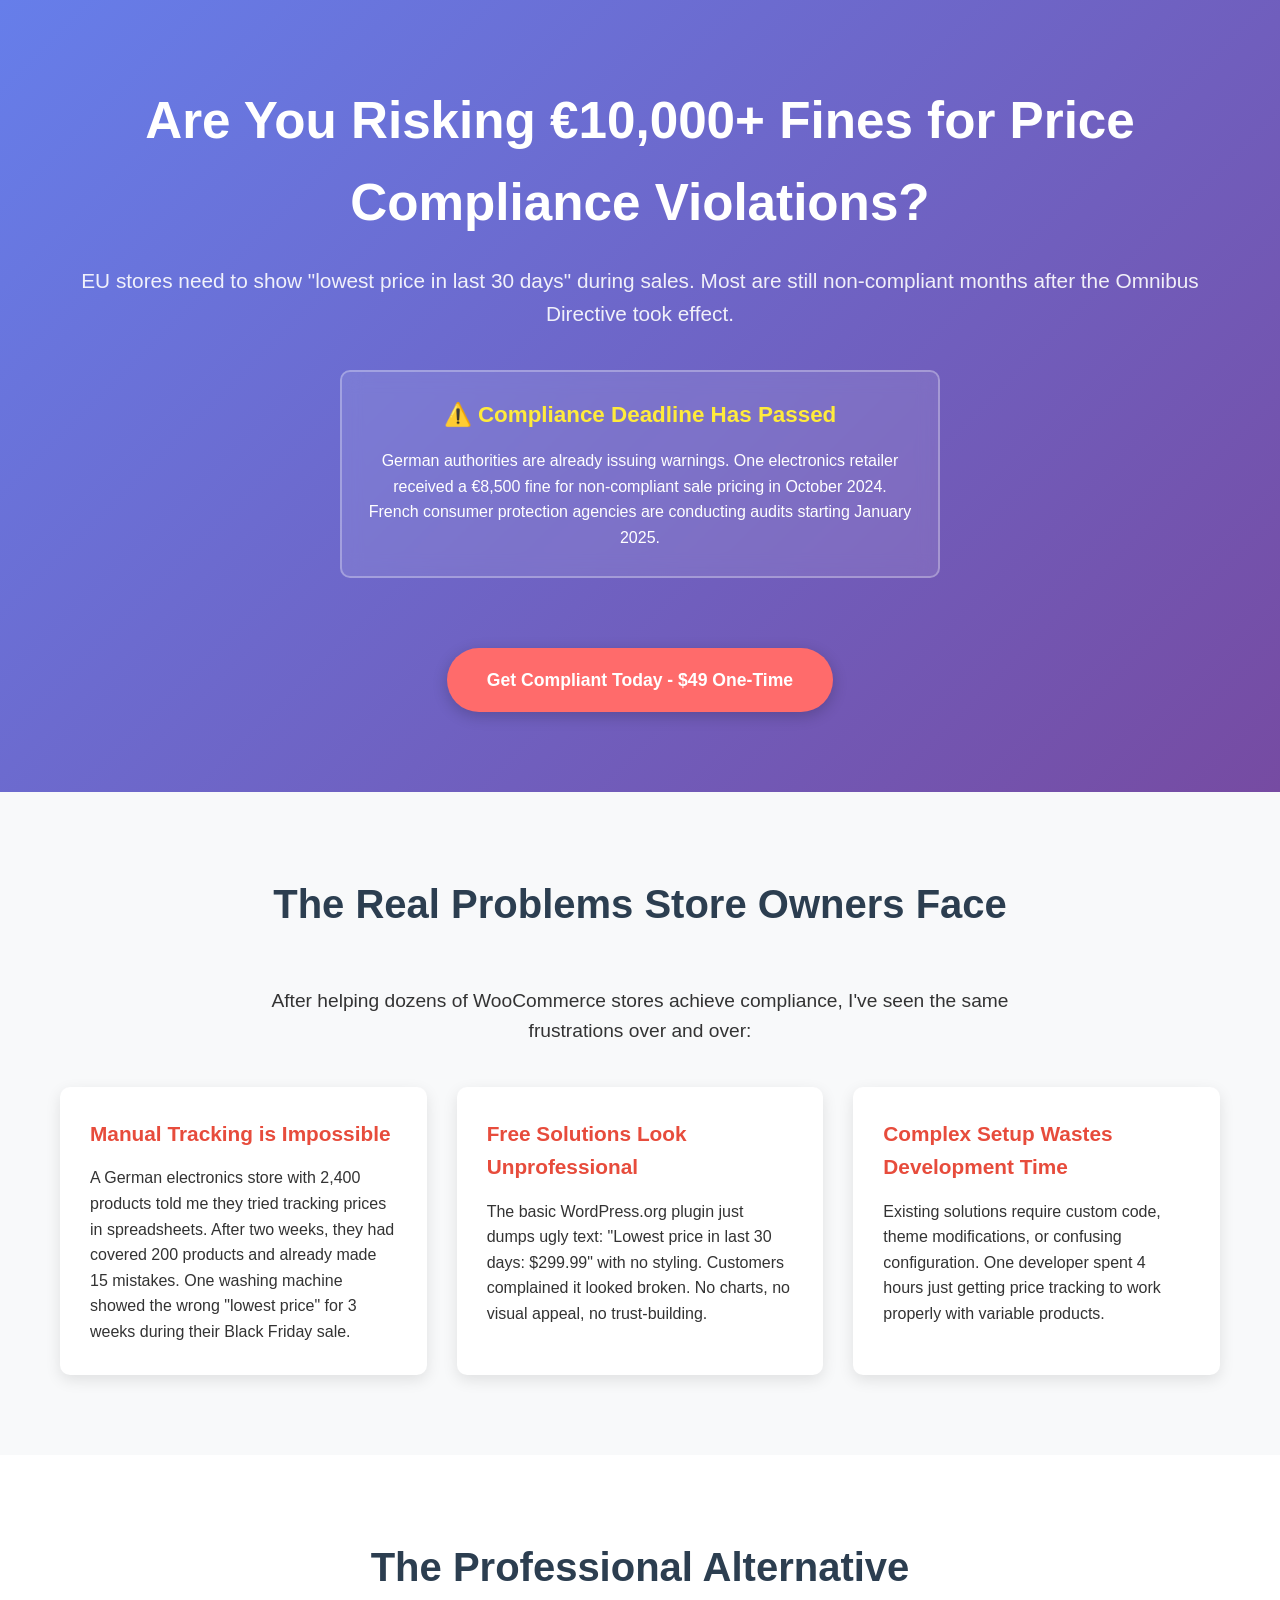
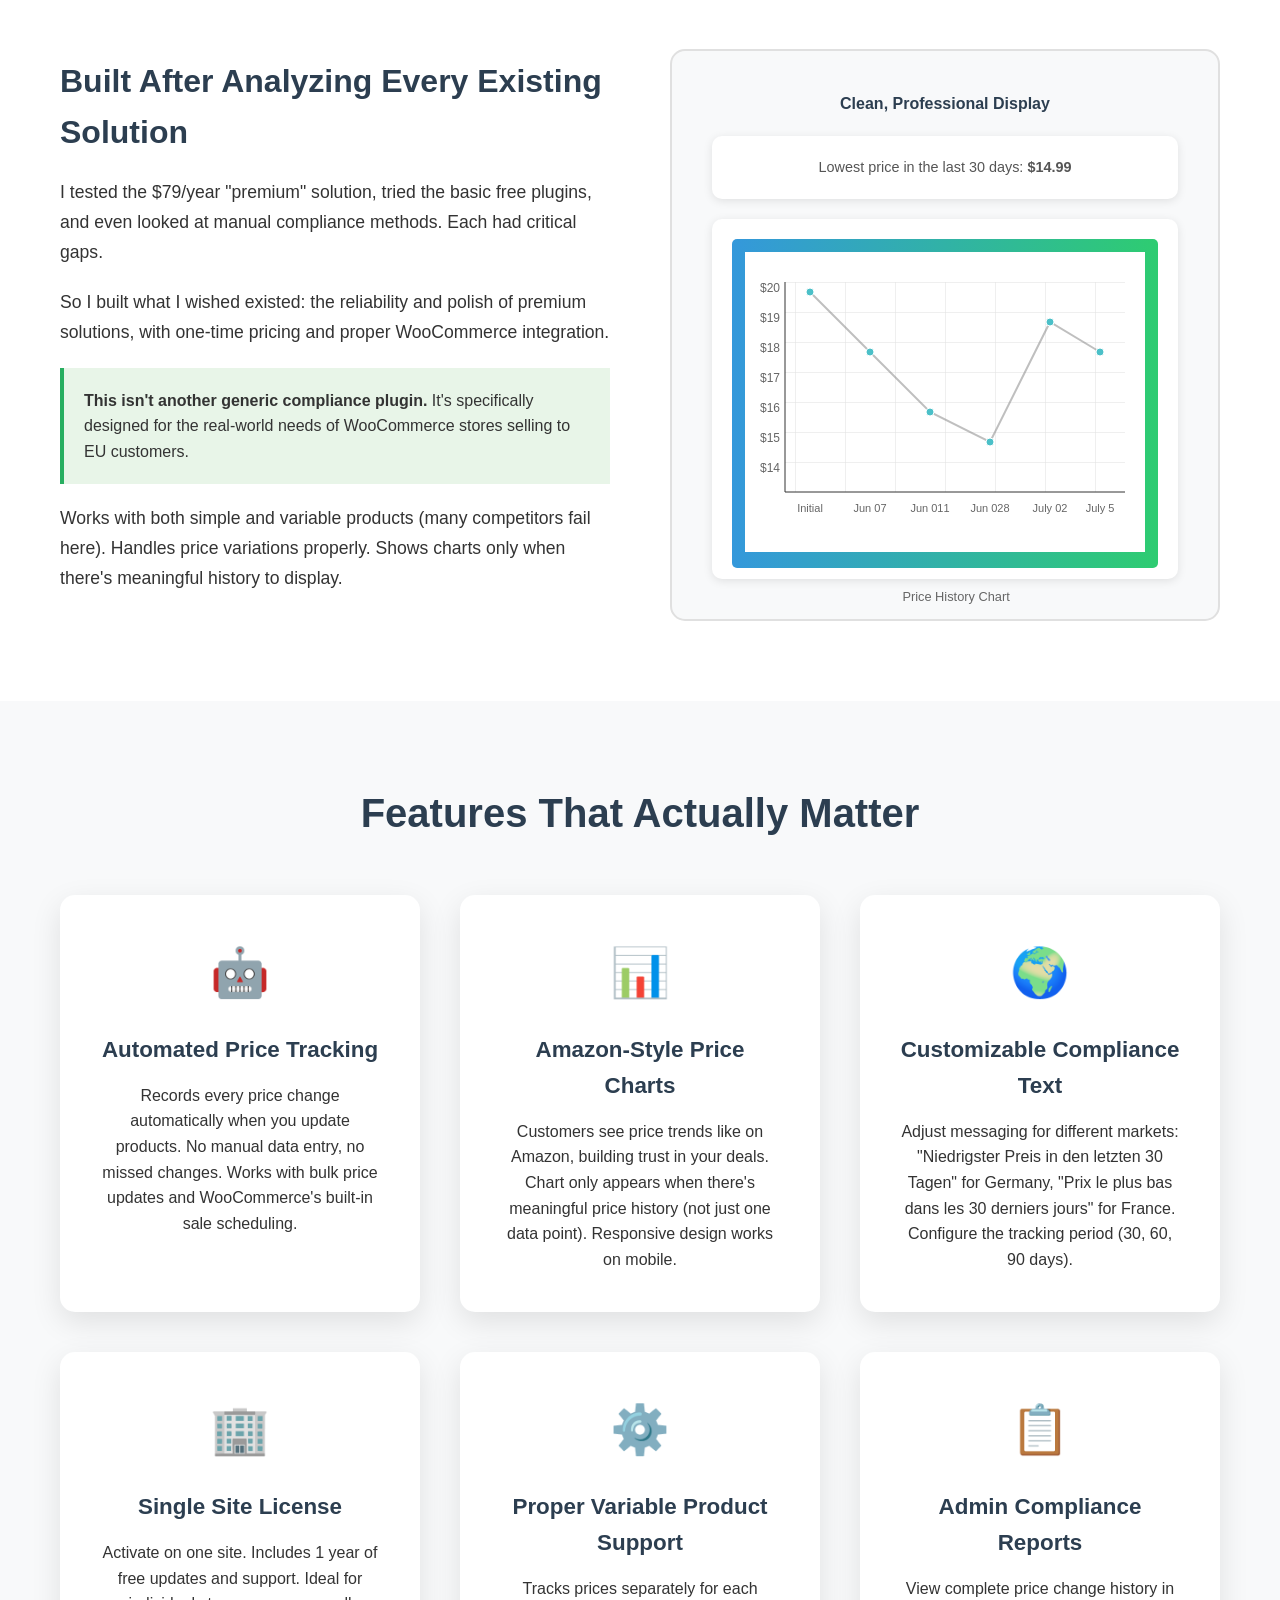
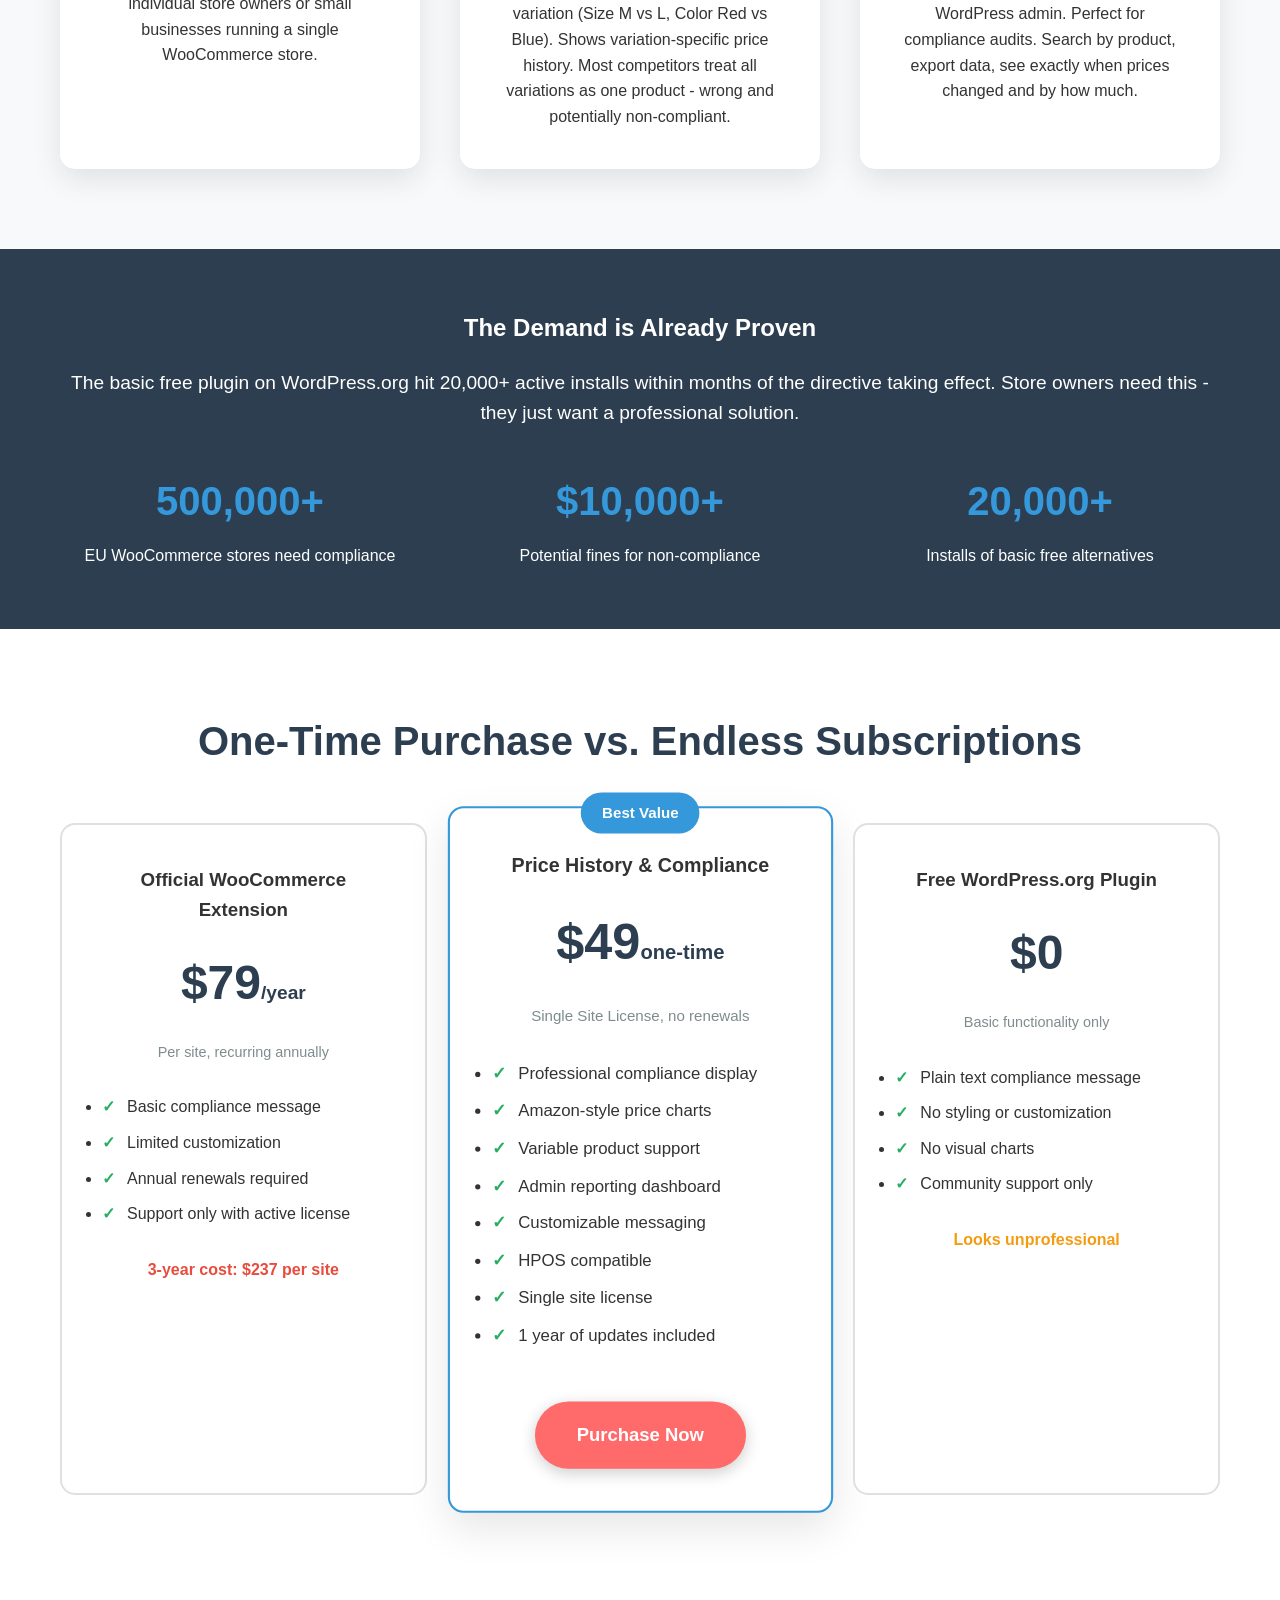
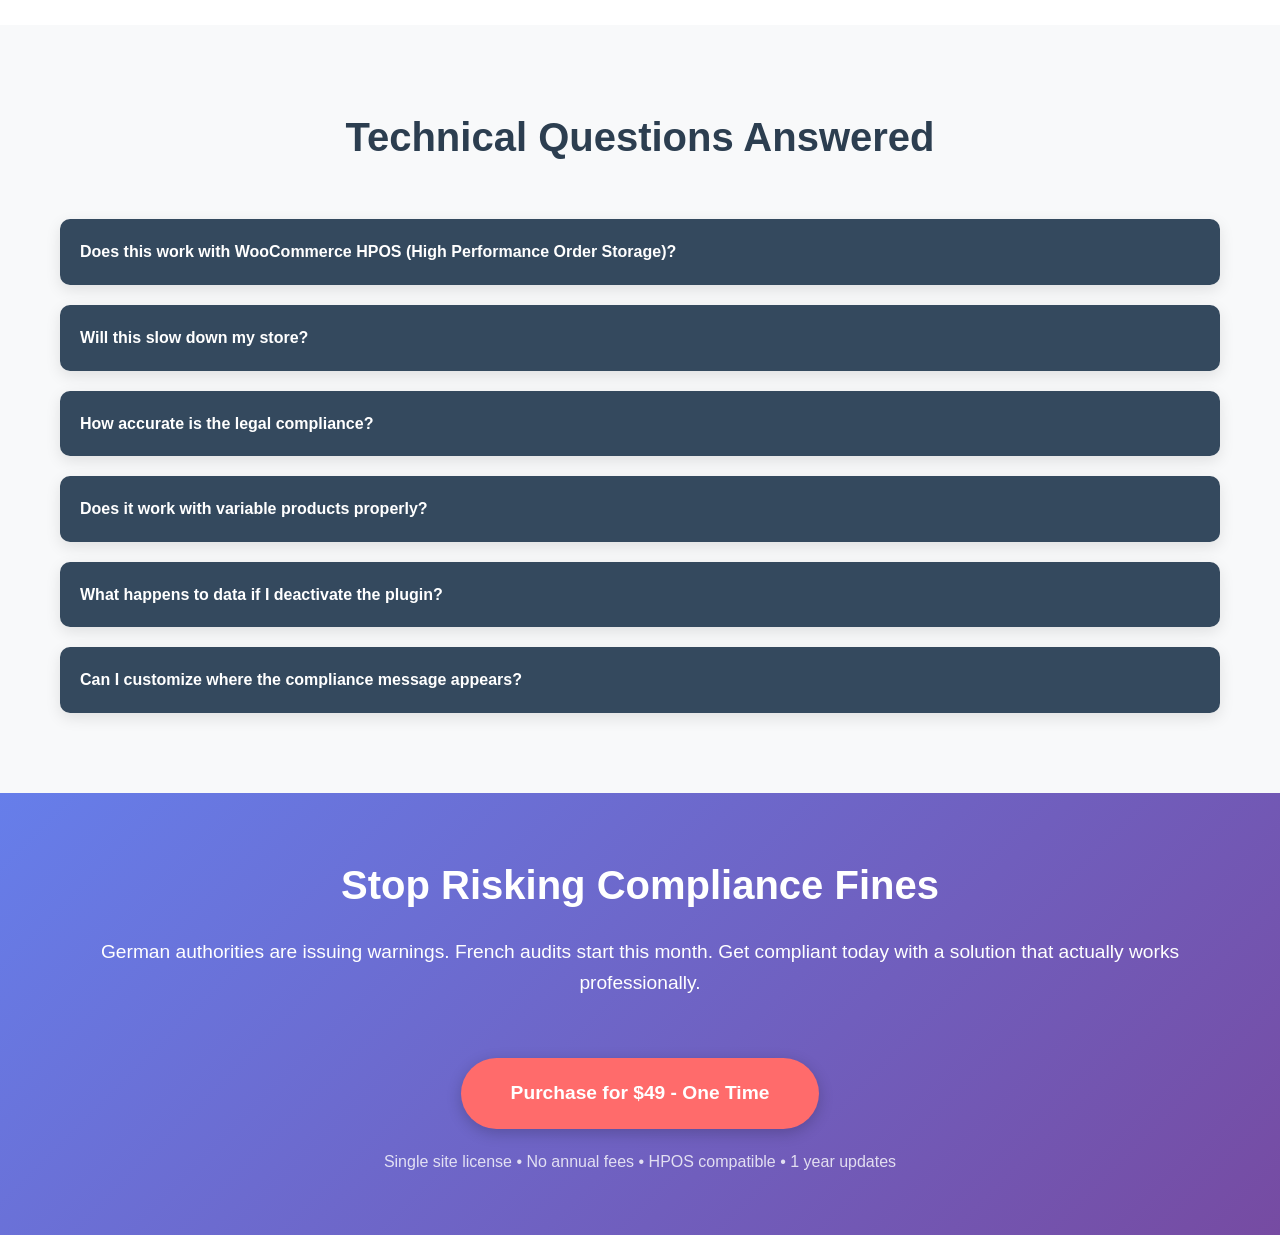
==== resource/index.html @ fb23bbe8 "codecanyon fixing" ====
<!DOCTYPE html>
<html lang="en">
<head>
    <meta charset="UTF-8">
    <meta name="viewport" content="width=device-width, initial-scale=1.0">
    <title>WooCommerce Price History & Sale Compliance - EU Omnibus Directive Compliance</title>
    <style>
        * {
            margin: 0;
            padding: 0;
            box-sizing: border-box;
        }
        
        body {
            font-family: -apple-system, BlinkMacSystemFont, 'Segoe UI', Roboto, Oxygen, Ubuntu, Cantarell, sans-serif;
            line-height: 1.6;
            color: #333;
        }
        
        .container {
            max-width: 1200px;
            margin: 0 auto;
            padding: 0 20px;
        }
        
        /* Hero Section */
        .hero {
            background: linear-gradient(135deg, #667eea 0%, #764ba2 100%);
            color: white;
            padding: 80px 0;
            text-align: center;
        }
        
        .hero h1 {
            font-size: 3.2em;
            margin-bottom: 20px;
            font-weight: 700;
        }
        
        .hero .subtitle {
            font-size: 1.3em;
            margin-bottom: 30px;
            opacity: 0.9;
        }
        
        .warning-box {
            background: rgba(255, 255, 255, 0.1);
            border: 2px solid rgba(255, 255, 255, 0.3);
            border-radius: 10px;
            padding: 25px;
            margin: 40px auto;
            max-width: 600px;
            backdrop-filter: blur(10px);
        }
        
        .warning-box h3 {
            color: #ffeb3b;
            font-size: 1.4em;
            margin-bottom: 15px;
        }
        
        .cta-button {
            display: inline-block;
            background: #ff6b6b;
            color: white;
            padding: 18px 40px;
            border-radius: 50px;
            text-decoration: none;
            font-weight: 600;
            font-size: 1.1em;
            margin-top: 30px;
            box-shadow: 0 4px 15px rgba(0,0,0,0.2);
            transition: transform 0.3s ease;
        }
        
        .cta-button:hover {
            transform: translateY(-2px);
            box-shadow: 0 6px 20px rgba(0,0,0,0.3);
        }
        
        /* Problem Section */
        .problem {
            padding: 80px 0;
            background: #f8f9fa;
        }
        
        .section-title {
            font-size: 2.5em;
            text-align: center;
            margin-bottom: 50px;
            color: #2c3e50;
        }
        
        .problem-grid {
            display: grid;
            grid-template-columns: repeat(auto-fit, minmax(280px, 1fr));
            gap: 30px;
            margin-top: 40px;
        }
        
        .problem-card {
            background: white;
            padding: 30px;
            border-radius: 10px;
            box-shadow: 0 5px 15px rgba(0,0,0,0.1);
        }
        
        .problem-card h3 {
            color: #e74c3c;
            margin-bottom: 15px;
            font-size: 1.3em;
        }
        
        /* Solution Section */
        .solution {
            padding: 80px 0;
        }
        
        .solution-content {
            display: grid;
            grid-template-columns: 1fr 1fr;
            gap: 60px;
            align-items: center;
            margin-top: 40px;
        }
        
        .solution-text h3 {
            font-size: 2em;
            margin-bottom: 20px;
            color: #2c3e50;
        }
        
        .solution-text p {
            font-size: 1.1em;
            margin-bottom: 20px;
            line-height: 1.7;
        }
        
        .highlight {
            background: #e8f5e8;
            padding: 20px;
            border-left: 4px solid #27ae60;
            margin: 20px 0;
        }
        
        /* Features Section */
        .features {
            padding: 80px 0;
            background: #f8f9fa;
        }
        
        .features-grid {
            display: grid;
            grid-template-columns: repeat(auto-fit, minmax(300px, 1fr));
            gap: 40px;
            margin-top: 50px;
        }
        
        .feature-card {
            background: white;
            padding: 40px;
            border-radius: 15px;
            box-shadow: 0 10px 30px rgba(0,0,0,0.1);
            text-align: center;
        }
        
        .feature-icon {
            font-size: 3em;
            margin-bottom: 20px;
        }
        
        .feature-card h3 {
            font-size: 1.4em;
            margin-bottom: 15px;
            color: #2c3e50;
        }
        
        /* Social Proof */
        .social-proof {
            padding: 60px 0;
            background: #2c3e50;
            color: white;
            text-align: center;
        }
        
        .stats {
            display: grid;
            grid-template-columns: repeat(auto-fit, minmax(200px, 1fr));
            gap: 40px;
            margin-top: 40px;
        }
        
        .stat h3 {
            font-size: 2.5em;
            color: #3498db;
            margin-bottom: 10px;
        }
        
        /* Pricing Section */
        .pricing {
            padding: 80px 0;
            text-align: center;
        }
        
        .pricing-comparison {
            display: grid;
            grid-template-columns: repeat(auto-fit, minmax(300px, 1fr));
            gap: 30px;
            margin: 50px 0;
        }
        
        .pricing-card {
            background: white;
            border: 2px solid #e0e0e0;
            border-radius: 15px;
            padding: 40px;
            position: relative;
        }
        
        .pricing-card.featured {
            border-color: #3498db;
            transform: scale(1.05);
            box-shadow: 0 15px 40px rgba(0,0,0,0.1);
        }
        
        .pricing-card .badge {
            position: absolute;
            top: -15px;
            left: 50%;
            transform: translateX(-50%);
            background: #3498db;
            color: white;
            padding: 8px 20px;
            border-radius: 20px;
            font-size: 0.9em;
            font-weight: 600;
        }
        
        .price {
            font-size: 3em;
            font-weight: 700;
            color: #2c3e50;
            margin: 20px 0;
        }
        
        .price-note {
            color: #7f8c8d;
            font-size: 0.9em;
            margin-bottom: 30px;
        }
        
        .feature-list {
            text-align: left;
            margin: 30px 0;
        }
        
        .feature-list li {
            margin: 10px 0;
            padding-left: 25px;
            position: relative;
        }
        
        .feature-list li:before {
            content: "✓";
            position: absolute;
            left: 0;
            color: #27ae60;
            font-weight: bold;
        }
        
        /* FAQ Section */
        .faq {
            padding: 80px 0;
            background: #f8f9fa;
        }
        
        .faq-grid {
            display: grid;
            gap: 20px;
            margin-top: 40px;
        }
        
        .faq-item {
            background: white;
            border-radius: 10px;
            overflow: hidden;
            box-shadow: 0 5px 15px rgba(0,0,0,0.1);
        }
        
        .faq-question {
            background: #34495e;
            color: white;
            padding: 20px;
            font-weight: 600;
            cursor: pointer;
        }
        
        .faq-answer {
            padding: 20px;
            display: none;
        }
        
        .faq-answer.active {
            display: block;
        }
        
        /* Responsive */
        @media (max-width: 768px) {
            .hero h1 {
                font-size: 2.5em;
            }
            
            .solution-content {
                grid-template-columns: 1fr;
                gap: 30px;
            }
            
            .pricing-card.featured {
                transform: none;
            }
        }
    </style>
</head>
<body>
    <!-- Hero Section -->
    <section class="hero">
        <div class="container">
            <h1>Are You Risking €10,000+ Fines for Price Compliance Violations?</h1>
            <p class="subtitle">EU stores need to show "lowest price in last 30 days" during sales. Most are still non-compliant months after the Omnibus Directive took effect.</p>
            
            <div class="warning-box">
                <h3>⚠️ Compliance Deadline Has Passed</h3>
                <p>German authorities are already issuing warnings. One electronics retailer received a €8,500 fine for non-compliant sale pricing in October 2024. French consumer protection agencies are conducting audits starting January 2025.</p>
            </div>
            
            <a href="#pricing" class="cta-button">Get Compliant Today - $49 One-Time</a>
        </div>
    </section>

    <!-- Problem Section -->
    <section class="problem">
        <div class="container">
            <h2 class="section-title">The Real Problems Store Owners Face</h2>
            <p style="text-align: center; font-size: 1.2em; max-width: 800px; margin: 0 auto;">After helping dozens of WooCommerce stores achieve compliance, I've seen the same frustrations over and over:</p>
            
            <div class="problem-grid">
                <div class="problem-card">
                    <h3>Manual Tracking is Impossible</h3>
                    <p>A German electronics store with 2,400 products told me they tried tracking prices in spreadsheets. After two weeks, they had covered 200 products and already made 15 mistakes. One washing machine showed the wrong "lowest price" for 3 weeks during their Black Friday sale.</p>
                </div>
                
                <div class="problem-card">
                    <h3>Free Solutions Look Unprofessional</h3>
                    <p>The basic WordPress.org plugin just dumps ugly text: "Lowest price in last 30 days: $299.99" with no styling. Customers complained it looked broken. No charts, no visual appeal, no trust-building.</p>
                </div>
                
<!--
                <div class="problem-card">
                    <h3>Annual Subscriptions Add Up Fast</h3>
                    <p>The "official" solution costs $79/year per site. An agency with 15 client stores faces $1,185 annually. Over 3 years, that's $3,555 - for a compliance feature that should be one-and-done.</p>
                </div>
-->
                
                <div class="problem-card">
                    <h3>Complex Setup Wastes Development Time</h3>
                    <p>Existing solutions require custom code, theme modifications, or confusing configuration. One developer spent 4 hours just getting price tracking to work properly with variable products.</p>
                </div>
            </div>
        </div>
    </section>

    <!-- Solution Section -->
    <section class="solution">
        <div class="container">
            <h2 class="section-title">The Professional Alternative</h2>
            
            <div class="solution-content">
                <div class="solution-text">
                    <h3>Built After Analyzing Every Existing Solution</h3>
                    <p>I tested the $79/year "premium" solution, tried the basic free plugins, and even looked at manual compliance methods. Each had critical gaps.</p>
                    
                    <p>So I built what I wished existed: the reliability and polish of premium solutions, with one-time pricing and proper WooCommerce integration.</p>
                    
                    <div class="highlight">
                        <strong>This isn't another generic compliance plugin.</strong> It's specifically designed for the real-world needs of WooCommerce stores selling to EU customers.
                    </div>
                    
                    <p>Works with both simple and variable products (many competitors fail here). Handles price variations properly. Shows charts only when there's meaningful history to display.</p>
                </div>
                
                <div class="solution-image">
                    <div style="background: #f8f9fa; padding: 40px; border-radius: 15px; text-align: center; border: 2px solid #e0e0e0;">
                        <h4 style="margin-bottom: 20px; color: #2c3e50;">Clean, Professional Display</h4>
                        <div style="background: white; padding: 20px; border-radius: 10px; margin-bottom: 20px; box-shadow: 0 2px 10px rgba(0,0,0,0.1);">
                            <p style="margin: 0; color: #555; font-size: 0.9em;">Lowest price in the last 30 days: <strong>$14.99</strong></p>
                        </div>
                        <div style="background: white; padding: 20px; border-radius: 10px; box-shadow: 0 2px 10px rgba(0,0,0,0.1); height:360px;">
                            <div style="width: 100%; background: linear-gradient(to right, #3498db, #2ecc71); border-radius: 5px; position: relative; padding-top: 13px; padding-bottom: 8px;">
                               
                               
<svg width="400" height="300" viewBox="0 0 400 300" xmlns="http://www.w3.org/2000/svg">
  <!-- Grid lines -->
  <defs>
    <pattern id="grid" width="50" height="30" patternUnits="userSpaceOnUse">
      <path d="M 50 0 L 0 0 0 30" fill="none" stroke="#e0e0e0" stroke-width="1"/>
    </pattern>
  </defs>
  <!-- Background -->
  <rect width="400" height="300" fill="white"/>
  <!-- Grid -->
  <rect x="40" y="30" width="340" height="210" fill="url(#grid)"/>
  <!-- Y-axis labels -->
<text x="35" y="40" text-anchor="end" font-family="Arial, sans-serif" font-size="12" fill="#666">$20</text>
<text x="35" y="70" text-anchor="end" font-family="Arial, sans-serif" font-size="12" fill="#666">$19</text>
<text x="35" y="100" text-anchor="end" font-family="Arial, sans-serif" font-size="12" fill="#666">$18</text>
<text x="35" y="130" text-anchor="end" font-family="Arial, sans-serif" font-size="12" fill="#666">$17</text>
<text x="35" y="160" text-anchor="end" font-family="Arial, sans-serif" font-size="12" fill="#666">$16</text>
<text x="35" y="190" text-anchor="end" font-family="Arial, sans-serif" font-size="12" fill="#666">$15</text>
<text x="35" y="220" text-anchor="end" font-family="Arial, sans-serif" font-size="12" fill="#666">$14</text>
  <!-- X-axis labels -->
<text x="65" y="260" text-anchor="middle" font-family="Arial, sans-serif" font-size="11" fill="#666">Initial</text>
<text x="125" y="260" text-anchor="middle" font-family="Arial, sans-serif" font-size="11" fill="#666">Jun 07</text>
<text x="185" y="260" text-anchor="middle" font-family="Arial, sans-serif" font-size="11" fill="#666">Jun 011</text>
<text x="245" y="260" text-anchor="middle" font-family="Arial, sans-serif" font-size="11" fill="#666">Jun 028</text>
<text x="305" y="260" text-anchor="middle" font-family="Arial, sans-serif" font-size="11" fill="#666">July 02</text>
<text x="355" y="260" text-anchor="middle" font-family="Arial, sans-serif" font-size="11" fill="#666">July 5</text>
  <!-- Price line chart -->
<polyline points="65,40 125,100 185,160 245,190 305,70 355,100" 
         fill="none" 
         stroke="#80808080" 
         stroke-width="2"/>
  <!-- Data points -->
  <circle cx="65" cy="40" r="4" fill="#4bc0c8" stroke="white" stroke-width="1"/>
  <circle cx="125" cy="100" r="4" fill="#4bc0c8" stroke="white" stroke-width="1"/>
  <circle cx="185" cy="160" r="4" fill="#4bc0c8" stroke="white" stroke-width="1"/>
  <circle cx="245" cy="190" r="4" fill="#4bc0c8" stroke="white" stroke-width="1"/>
  <circle cx="305" cy="70" r="4" fill="#4bc0c8" stroke="white" stroke-width="1"/>
  <circle cx="355" cy="100" r="4" fill="#4bc0c8" stroke="white" stroke-width="1"/>
  <!-- Axes -->
  <line x1="40" y1="240" x2="380" y2="240" stroke="#333" stroke-width="1"/>
  <line x1="40" y1="30" x2="40" y2="240" stroke="#333" stroke-width="1"/>
</svg>                               
                               
                               
                               
                               
                                <span style="position: absolute; bottom: -40px; left: 40%; font-size: 0.8em; color: #666;">Price History Chart</span>
                            </div>
                        </div>
                    </div>
                </div>
            </div>
        </div>
    </section>

    <!-- Features Section -->
    <section class="features">
        <div class="container">
            <h2 class="section-title">Features That Actually Matter</h2>
            
            <div class="features-grid">
                <div class="feature-card">
                    <div class="feature-icon">🤖</div>
                    <h3>Automated Price Tracking</h3>
                    <p>Records every price change automatically when you update products. No manual data entry, no missed changes. Works with bulk price updates and WooCommerce's built-in sale scheduling.</p>
                </div>
                
                <div class="feature-card">
                    <div class="feature-icon">📊</div>
                    <h3>Amazon-Style Price Charts</h3>
                    <p>Customers see price trends like on Amazon, building trust in your deals. Chart only appears when there's meaningful price history (not just one data point). Responsive design works on mobile.</p>
                </div>
                
                <div class="feature-card">
                    <div class="feature-icon">🌍</div>
                    <h3>Customizable Compliance Text</h3>
                    <p>Adjust messaging for different markets: "Niedrigster Preis in den letzten 30 Tagen" for Germany, "Prix le plus bas dans les 30 derniers jours" for France. Configure the tracking period (30, 60, 90 days).</p>
                </div>
                
<!--
                <div class="feature-card">
                    <div class="feature-icon">🏢</div>
                    <h3>Agency-Friendly Licensing</h3>
                    <p>Install across unlimited client sites with one purchase. No per-site fees, no annual renewals. Perfect for agencies managing multiple WooCommerce stores.</p>
                </div>
-->
                <div class="feature-card">
                    <div class="feature-icon">🏢</div>
                    <h3>Single Site License</h3>
                    <p>Activate on one site. Includes 1 year of free updates and support. Ideal for individual store owners or small businesses running a single WooCommerce store.</p>
                </div>
               
                
                <div class="feature-card">
                    <div class="feature-icon">⚙️</div>
                    <h3>Proper Variable Product Support</h3>
                    <p>Tracks prices separately for each variation (Size M vs L, Color Red vs Blue). Shows variation-specific price history. Most competitors treat all variations as one product - wrong and potentially non-compliant.</p>
                </div>
                
                <div class="feature-card">
                    <div class="feature-icon">📋</div>
                    <h3>Admin Compliance Reports</h3>
                    <p>View complete price change history in WordPress admin. Perfect for compliance audits. Search by product, export data, see exactly when prices changed and by how much.</p>
                </div>
            </div>
        </div>
    </section>

    <!-- Social Proof -->
    <section class="social-proof">
        <div class="container">
            <h2>The Demand is Already Proven</h2>
            <p style="font-size: 1.2em; margin-top: 20px;">The basic free plugin on WordPress.org hit 20,000+ active installs within months of the directive taking effect. Store owners need this - they just want a professional solution.</p>
            
            <div class="stats">
                <div class="stat">
                    <h3>500,000+</h3>
                    <p>EU WooCommerce stores need compliance</p>
                </div>
                <div class="stat">
                    <h3>$10,000+</h3>
                    <p>Potential fines for non-compliance</p>
                </div>
                <div class="stat">
                    <h3>20,000+</h3>
                    <p>Installs of basic free alternatives</p>
                </div>
            </div>
        </div>
    </section>

    <!-- Pricing Section -->
    <section class="pricing" id="pricing">
        <div class="container">
            <h2 class="section-title">One-Time Purchase vs. Endless Subscriptions</h2>
            
            <div class="pricing-comparison">
                <div class="pricing-card">
                    <h3>Official WooCommerce Extension</h3>
                    <div class="price">$79<span style="font-size: 0.4em;">/year</span></div>
                    <div class="price-note">Per site, recurring annually</div>
                    <ul class="feature-list">
                        <li>Basic compliance message</li>
                        <li>Limited customization</li>
                        <li>Annual renewals required</li>
                        <li>Support only with active license</li>
                    </ul>
                    <p style="color: #e74c3c; font-weight: 600; margin-top: 20px;">3-year cost: $237 per site</p>
                </div>
                
                <div class="pricing-card featured">
                    <div class="badge">Best Value</div>
                    <h3>Price History & Compliance</h3>
                    <div class="price">$49<span style="font-size: 0.4em;">one-time</span></div>
                    <div class="price-note">Single Site License, no renewals</div>
                    <ul class="feature-list">
                        <li>Professional compliance display</li>
                        <li>Amazon-style price charts</li>
                        <li>Variable product support</li>
                        <li>Admin reporting dashboard</li>
                        <li>Customizable messaging</li>
                        <li>HPOS compatible</li>
                        <li>Single site license</li>
                        <li>1 year of updates included</li>
                    </ul>
                    <a href="#" class="cta-button" style="margin-top: 20px;">Purchase Now</a>
                </div>
                
                <div class="pricing-card">
                    <h3>Free WordPress.org Plugin</h3>
                    <div class="price">$0</div>
                    <div class="price-note">Basic functionality only</div>
                    <ul class="feature-list">
                        <li>Plain text compliance message</li>
                        <li>No styling or customization</li>
                        <li>No visual charts</li>
                        <li>Community support only</li>
                    </ul>
                    <p style="color: #f39c12; font-weight: 600; margin-top: 20px;">Looks unprofessional</p>
                </div>
            </div>
            <!--
            <div style="background: #e8f5e8; padding: 30px; border-radius: 15px; margin-top: 40px;">
                <h3 style="text-align: center; margin-bottom: 20px; color: #27ae60;">Agency Example: 15 Client Stores</h3>
                <div style="display: grid; grid-template-columns: 1fr 1fr; gap: 40px; align-items: center;">
                    <div>
                        <h4>Official Extension (3 years):</h4>
                        <p style="font-size: 1.2em; margin: 10px 0;">15 sites × $79/year × 3 years = <strong style="color: #e74c3c;">$3,555</strong></p>
                    </div>
                    <div>
                        <h4>Our Solution:</h4>
                        <p style="font-size: 1.2em; margin: 10px 0;">One-time purchase = <strong style="color: #27ae60;">$49</strong></p>
                        <p style="font-size: 0.9em; color: #666;">Savings: $3,506</p>
                    </div>
                </div>
            </div>
            -->
        </div>
    </section>

    <!-- FAQ Section -->
    <section class="faq">
        <div class="container">
            <h2 class="section-title">Technical Questions Answered</h2>
            
            <div class="faq-grid">
                <div class="faq-item">
                    <div class="faq-question" onclick="toggleFaq(this)">Does this work with WooCommerce HPOS (High Performance Order Storage)?</div>
                    <div class="faq-answer">Yes, fully compatible. The plugin declares HPOS compatibility and uses WooCommerce's recommended practices. Future-proofed for WooCommerce's direction.</div>
                </div>
                
                <div class="faq-item">
                    <div class="faq-question" onclick="toggleFaq(this)">Will this slow down my store?</div>
                    <div class="faq-answer">No. Price tracking only happens when you update products (not on every page load). The compliance message uses cached data. Charts load asynchronously and only when needed.</div>
                </div>
                
                <div class="faq-item">
                    <div class="faq-question" onclick="toggleFaq(this)">How accurate is the legal compliance?</div>
                    <div class="faq-answer">Built specifically for EU Omnibus Directive requirements. The "lowest price in X days" calculation follows the exact legal requirements. However, always verify with your legal team for your specific jurisdiction.</div>
                </div>
                
                <div class="faq-item">
                    <div class="faq-question" onclick="toggleFaq(this)">Does it work with variable products properly?</div>
                    <div class="faq-answer">Yes, this was a key design requirement. Each variation (size, color, etc.) has separate price tracking. When customers select a variation, they see that variation's price history - not generic product data.</div>
                </div>
                
                <div class="faq-item">
                    <div class="faq-question" onclick="toggleFaq(this)">What happens to data if I deactivate the plugin?</div>
                    <div class="faq-answer">Price history data remains in your database. If you reactivate, all history is preserved. The plugin includes export functionality if you need to backup your compliance records.</div>
                </div>
                
                <div class="faq-item">
                    <div class="faq-question" onclick="toggleFaq(this)">Can I customize where the compliance message appears?</div>
                    <div class="faq-answer">Yes, through WooCommerce hooks. The default position is below the price, but developers can move it using standard WordPress filters. Full documentation included.</div>
                </div>
            </div>
        </div>
    </section>

    <!-- Final CTA -->
    <section class="hero" style="padding: 60px 0;">
        <div class="container">
            <h2 style="font-size: 2.5em; margin-bottom: 20px;">Stop Risking Compliance Fines</h2>
            <p style="font-size: 1.2em; margin-bottom: 30px;">German authorities are issuing warnings. French audits start this month. Get compliant today with a solution that actually works professionally.</p>
            <a href="#" class="cta-button" style="font-size: 1.2em; padding: 20px 50px;">Purchase for $49 - One Time</a>
            <p style="margin-top: 20px; opacity: 0.8;">Single site license • No annual fees • HPOS compatible • 1 year updates</p>
        </div>
    </section>

    <script>
        function toggleFaq(element) {
            const answer = element.nextElementSibling;
            const isActive = answer.classList.contains('active');
            
            // Close all FAQ items
            document.querySelectorAll('.faq-answer').forEach(item => {
                item.classList.remove('active');
            });
            
            // Open clicked item if it wasn't already active
            if (!isActive) {
                answer.classList.add('active');
            }
        }
        
        // Smooth scrolling for anchor links
        document.querySelectorAll('a[href^="#"]').forEach(anchor => {
            anchor.addEventListener('click', function (e) {
                e.preventDefault();
                const target = document.querySelector(this.getAttribute('href'));
                if (target) {
                    target.scrollIntoView({
                        behavior: 'smooth',
                        block: 'start'
                    });
                }
            });
        });
    </script>
</body>
</html>
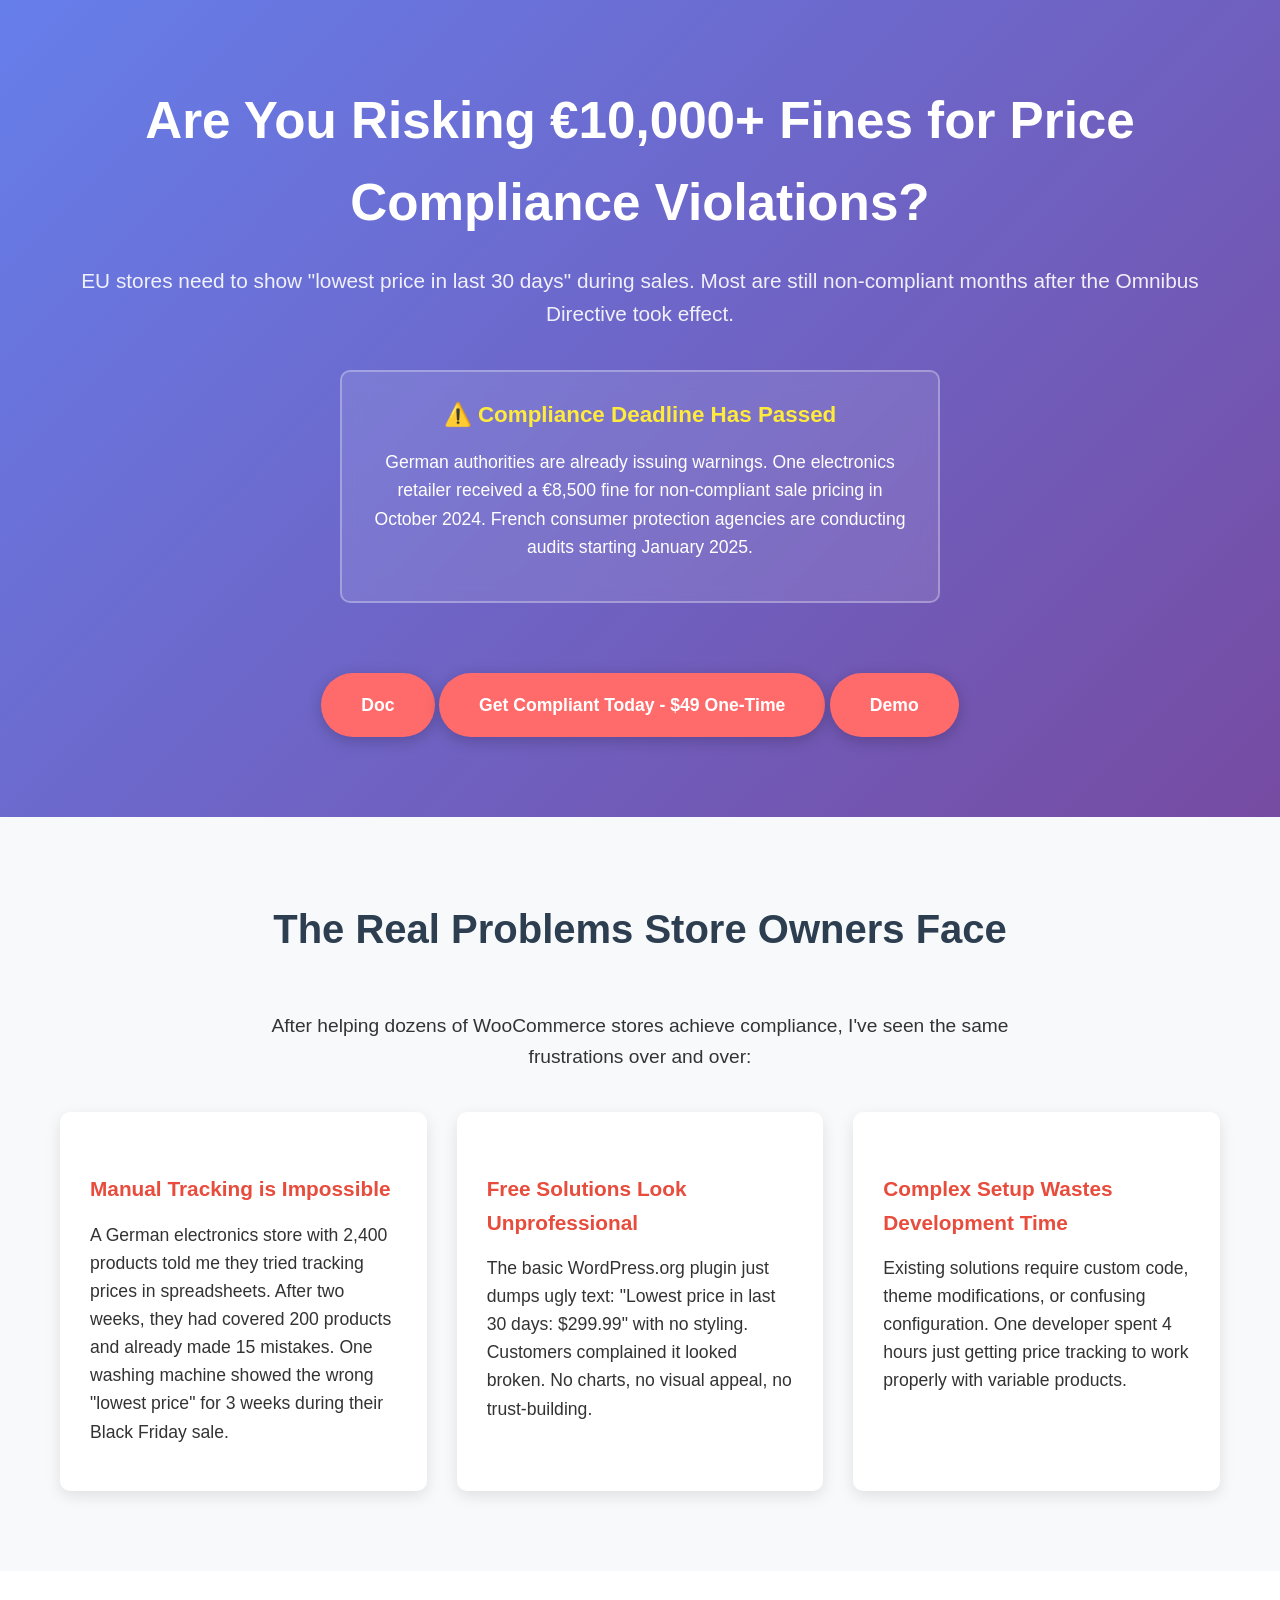
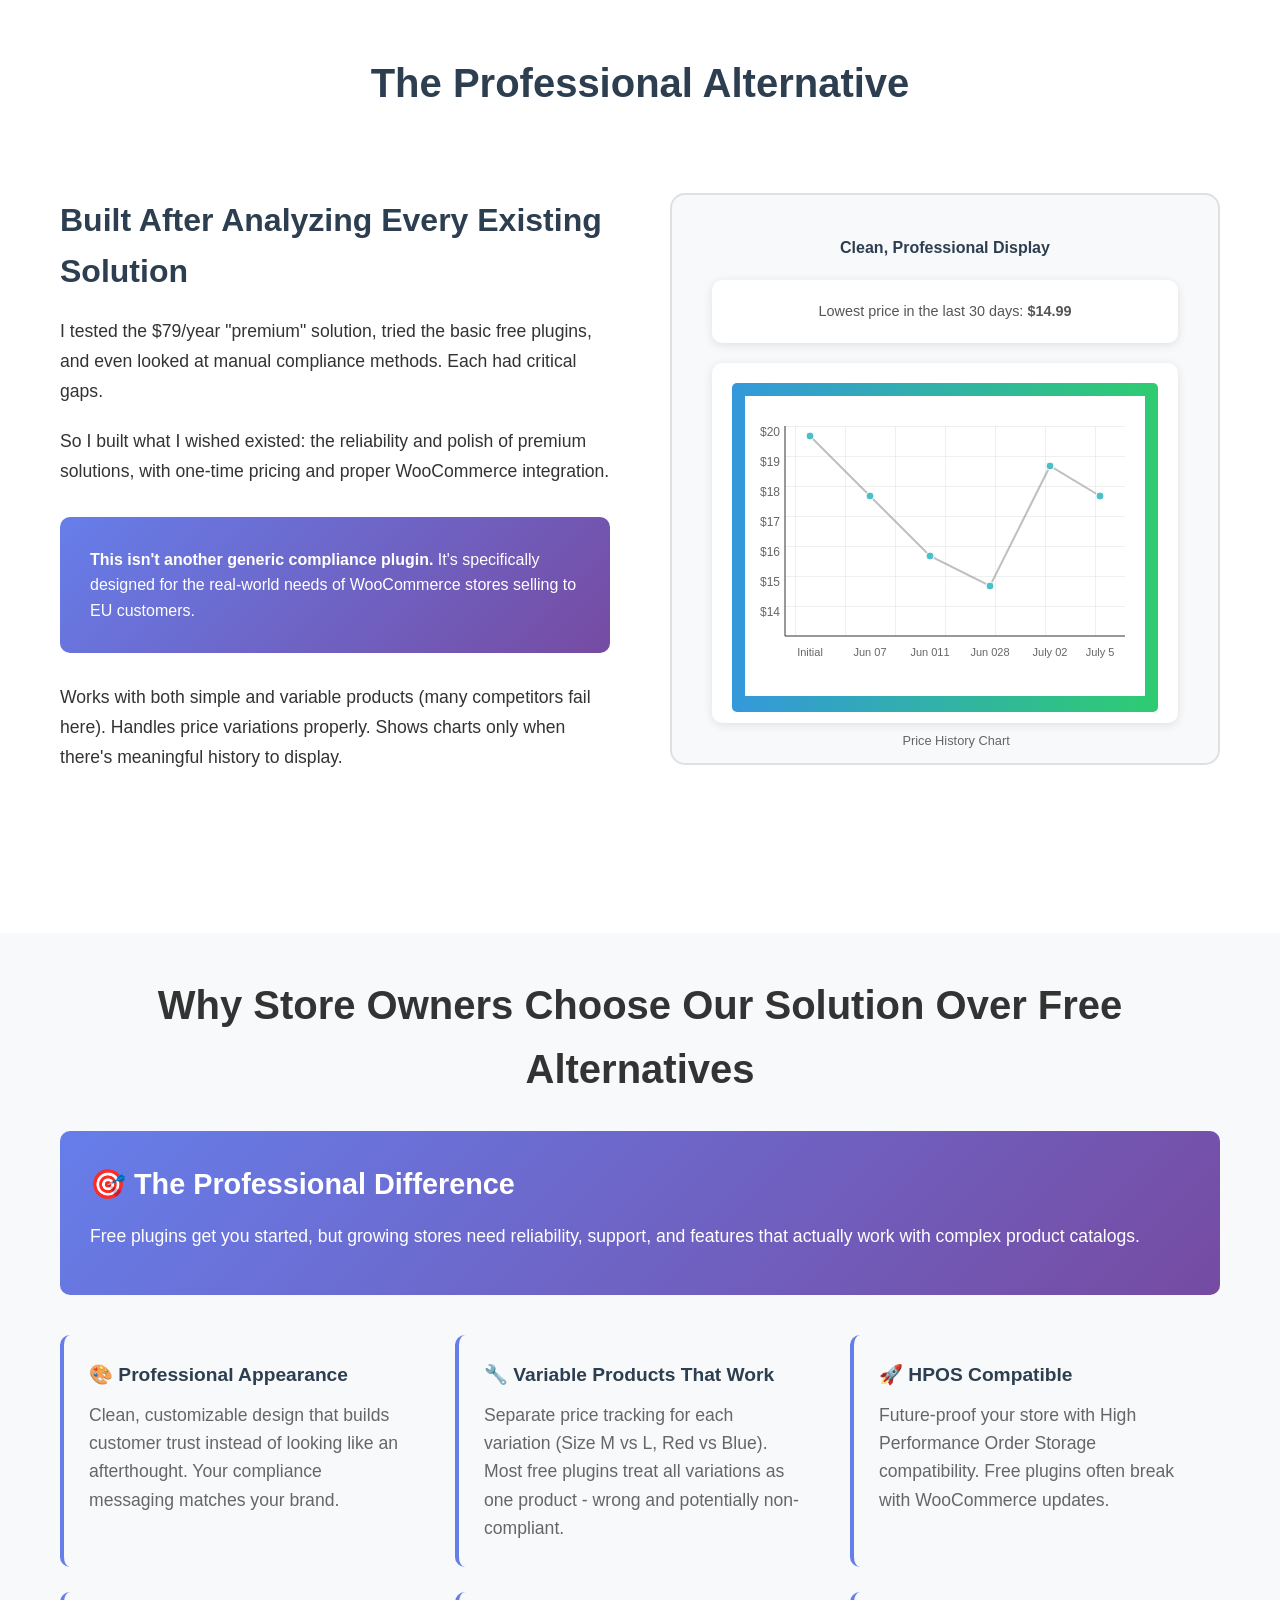
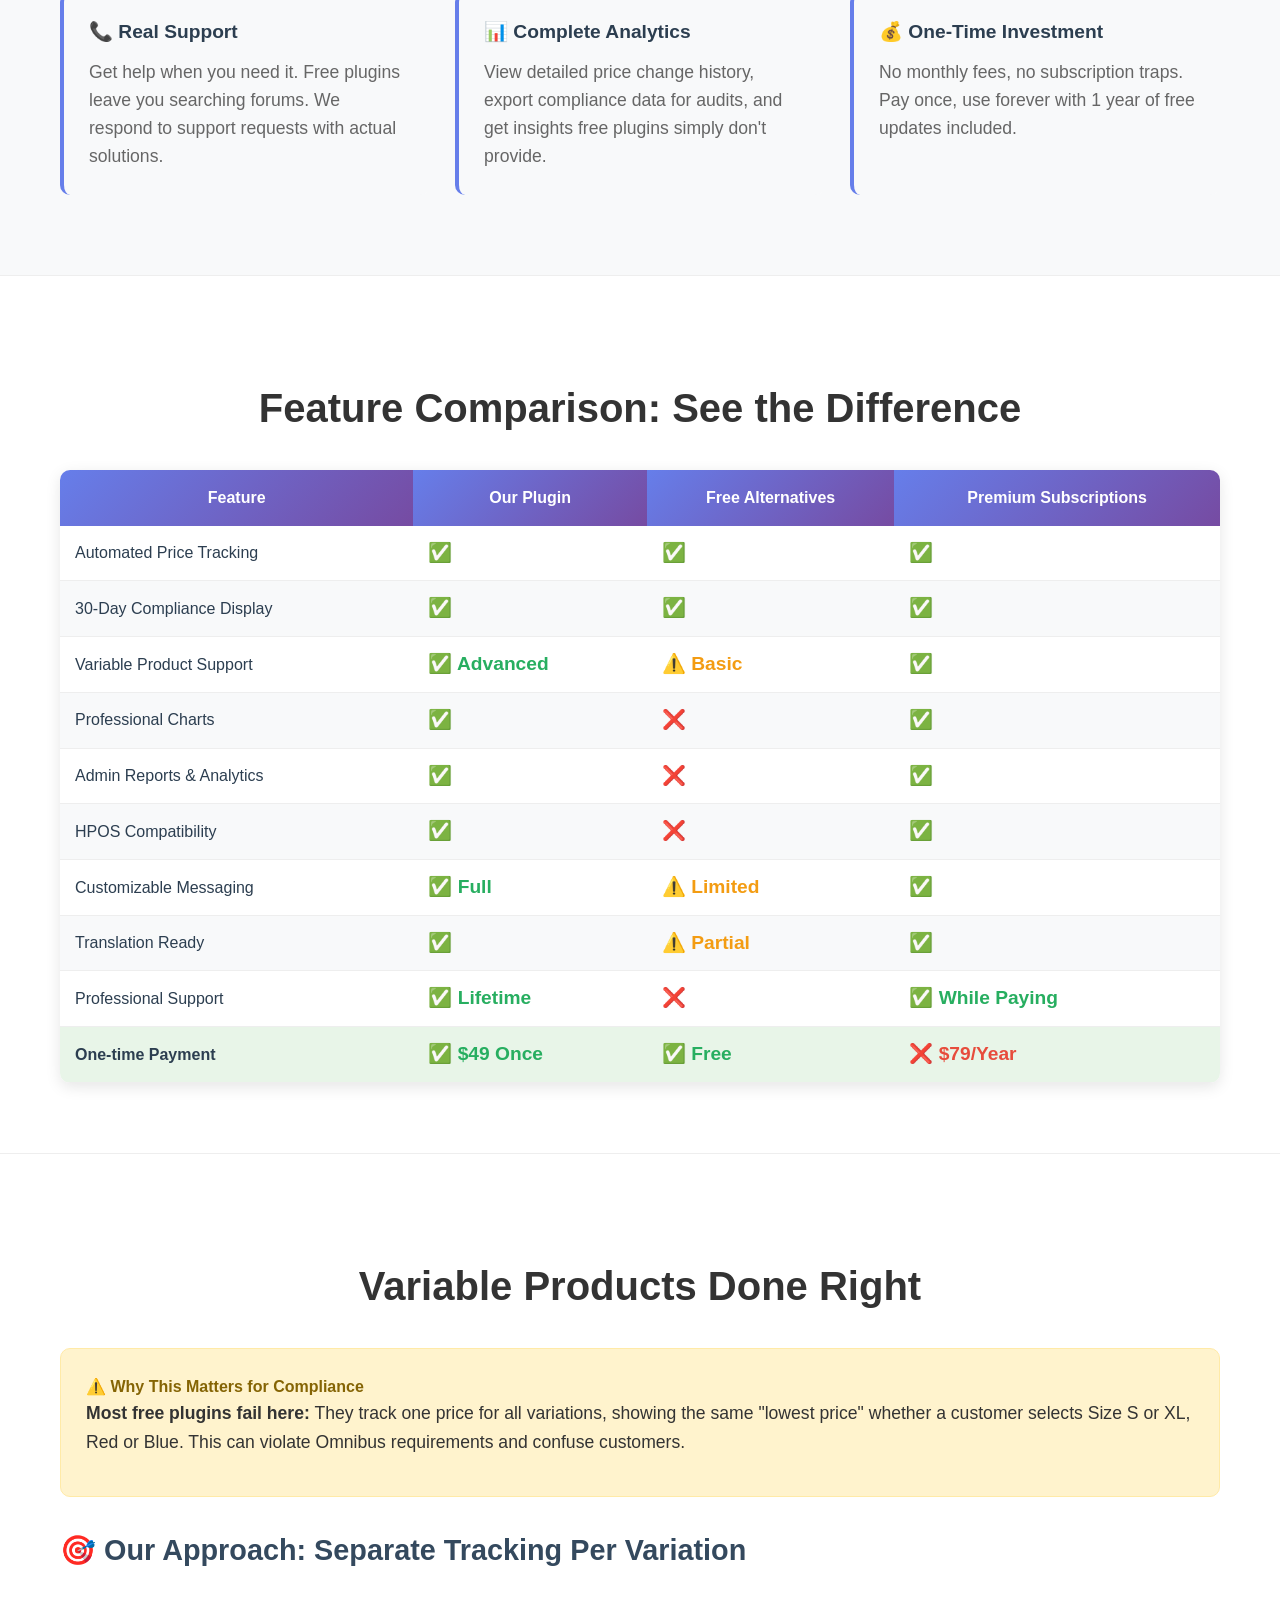
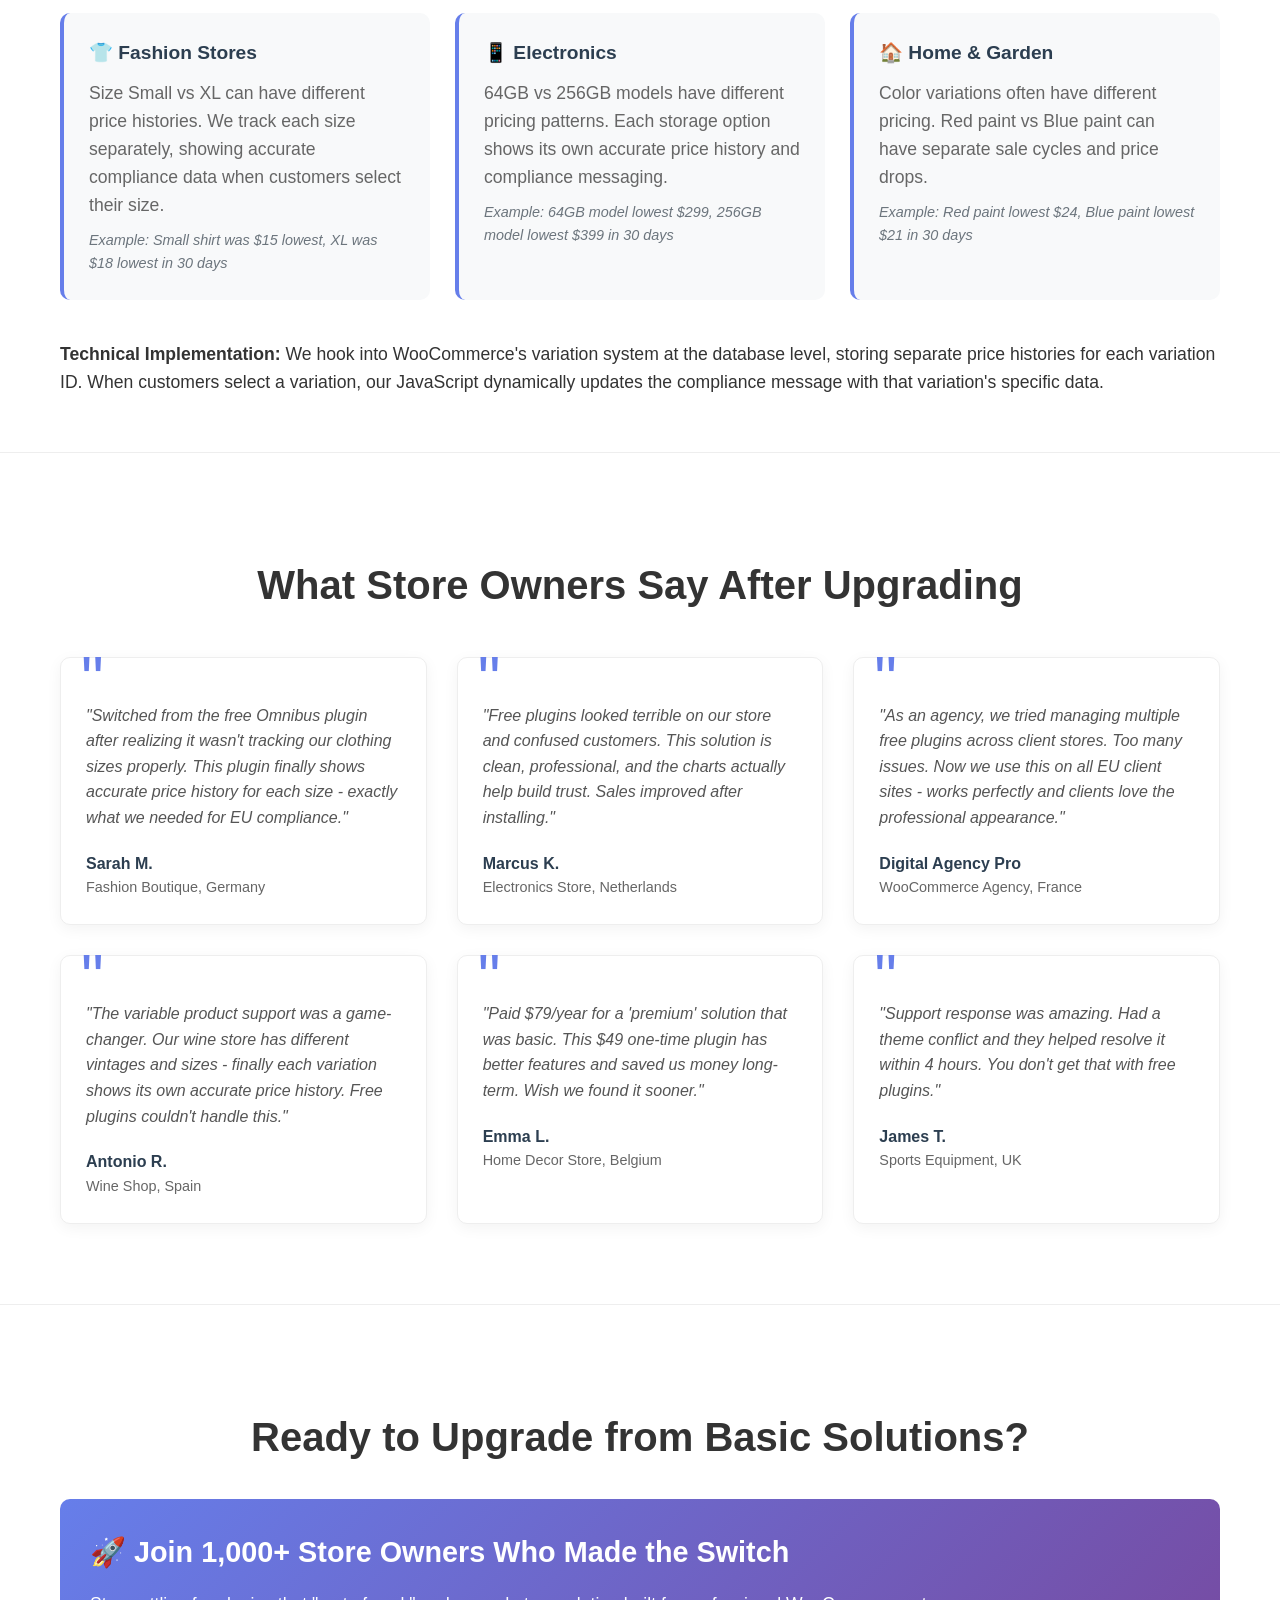
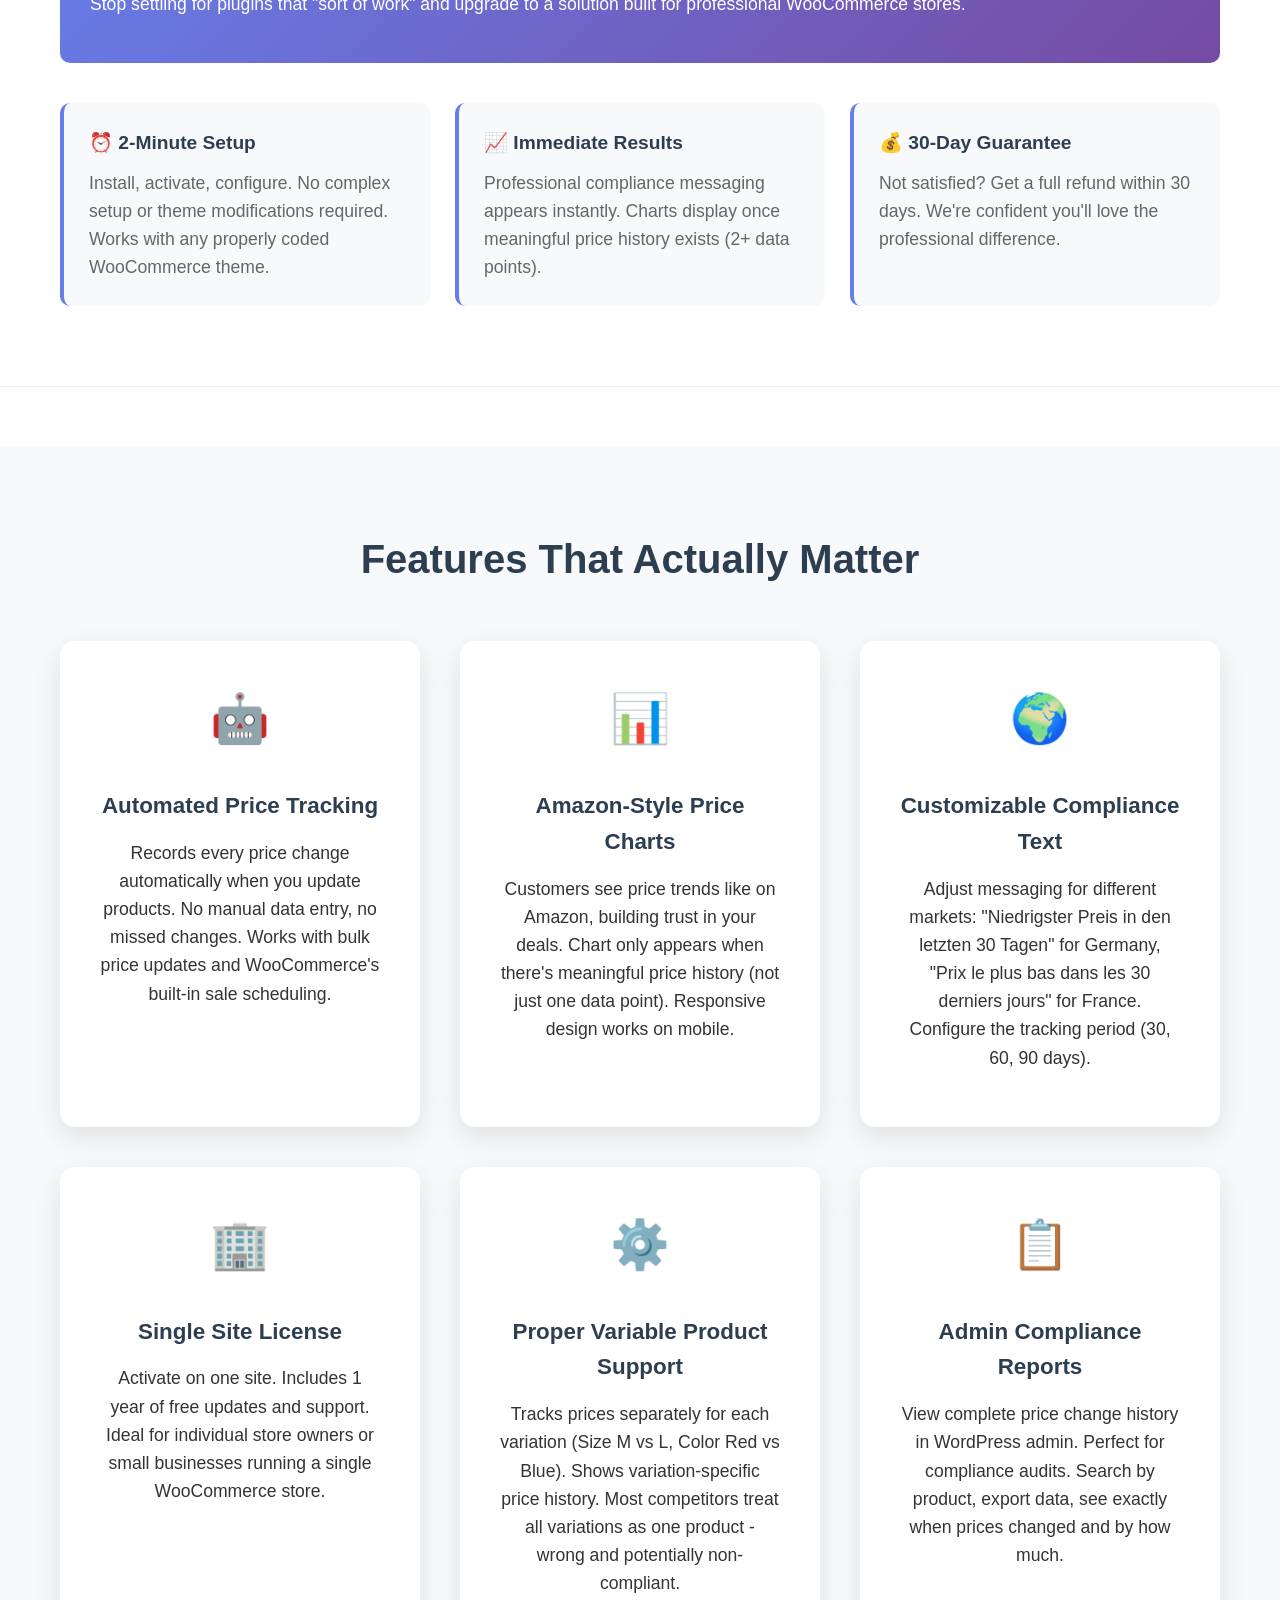
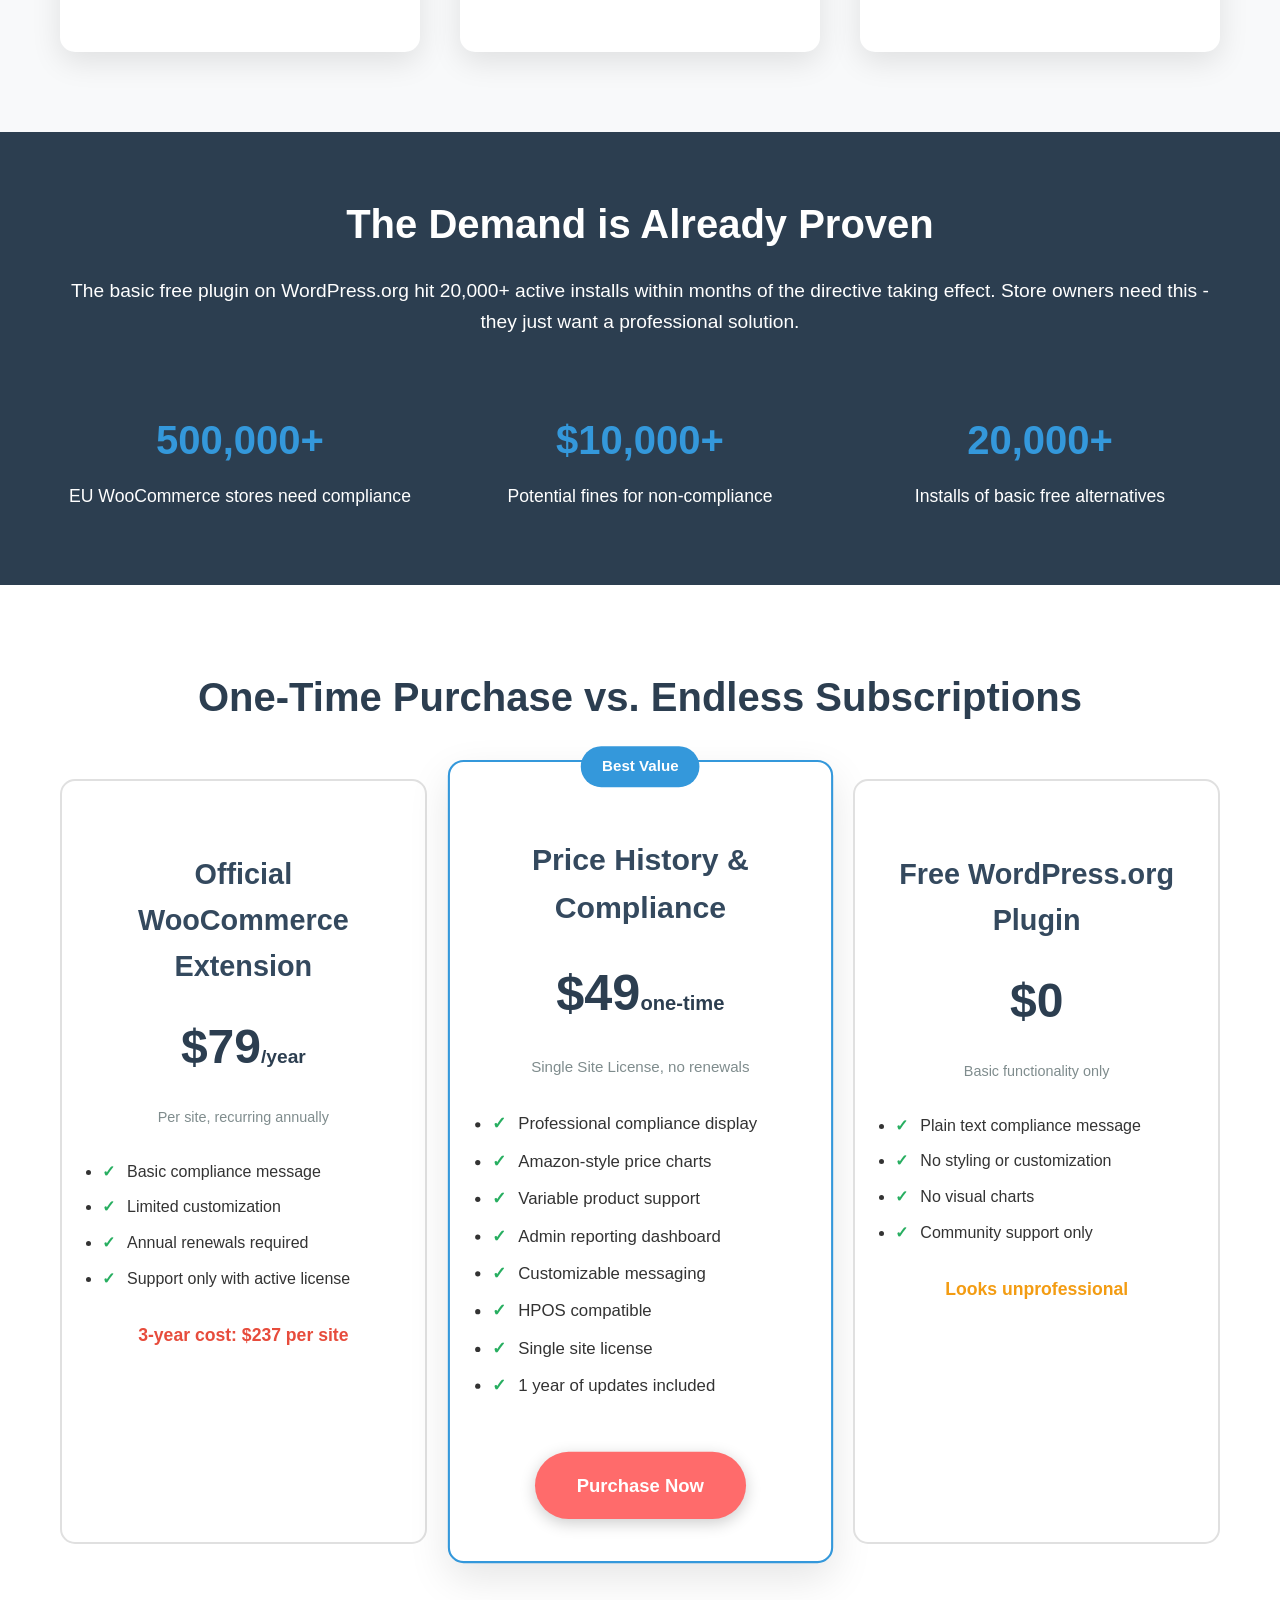
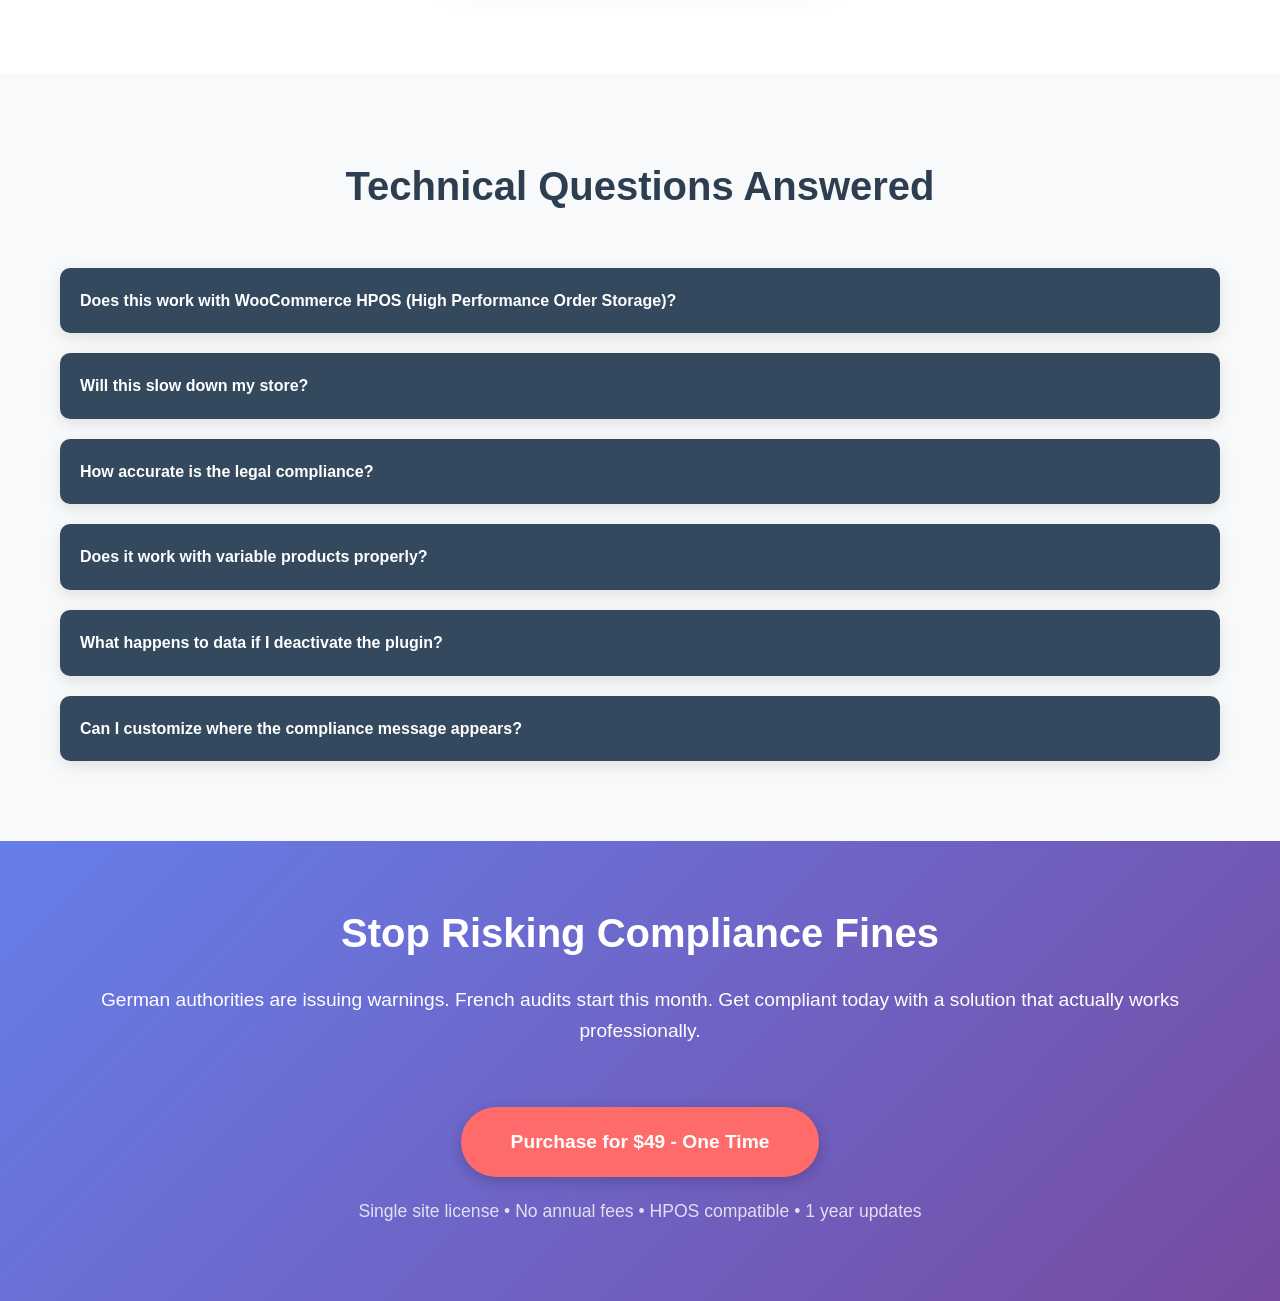
==== commit f978d83b: "class_display_handler fixing" ====
--- a/resource/index.html
+++ b/resource/index.html
@@ -41,6 +41,7 @@
             font-size: 1.3em;
             margin-bottom: 30px;
             opacity: 0.9;
+            color: #fff;
         }
         
         .warning-box {
@@ -56,7 +57,11 @@
         .warning-box h3 {
             color: #ffeb3b;
             font-size: 1.4em;
-            margin-bottom: 15px;
+            margin: 0 0 15px 0;
+        }
+        
+        .warning-box p {
+             color: #fff;   
         }
         
         .cta-button {
@@ -139,7 +144,7 @@
         .highlight {
             background: #e8f5e8;
             padding: 20px;
-            border-left: 4px solid #27ae60;
+/*            border-left: 4px solid #27ae60;*/
             margin: 20px 0;
         }
         
@@ -319,6 +324,260 @@
                 transform: none;
             }
         }
+        
+        
+        body {
+            font-family: -apple-system, BlinkMacSystemFont, "Segoe UI", Roboto, sans-serif;
+            line-height: 1.6;
+            color: #333;
+            margin: 0;
+/*            padding: 20px;*/
+/*            background: #f8f9fa;*/
+        }
+        
+        .container {
+/*
+            max-width: 1200px;
+            margin: 0 auto;
+            background: white;
+            padding: 40px;
+            border-radius: 8px;
+            box-shadow: 0 2px 10px rgba(0,0,0,0.1);
+*/
+        }
+        
+        .whychoose{
+            background: #f8f9fa;    
+        }
+        
+        /* Matching your existing style */
+        .section {
+            margin: 60px 0;
+            padding: 40px 0;
+            border-bottom: 1px solid #eee;
+        }
+        
+        .section:last-child {
+            border-bottom: none;
+        }
+        
+        h2 {
+            font-size: 2.5em;
+            font-weight: 700;
+            margin-bottom: 20px;
+/*            color: #2c3e50;*/
+            text-align: center;
+        }
+        
+        h3 {
+            font-size: 1.8em;
+            font-weight: 600;
+            margin: 30px 0 15px 0;
+            color: #34495e;
+        }
+        
+        p {
+            font-size: 1.1em;
+            margin-bottom: 15px;
+/*            color: #555;*/
+        }
+        
+        .highlight {
+            background: linear-gradient(135deg, #667eea 0%, #764ba2 100%);
+            color: white;
+            padding: 30px;
+            border-radius: 10px;
+            margin: 30px 0;
+        }
+        
+        .highlight h3 {
+            color: white;
+            margin-top: 0;
+        }
+        
+        /* Feature grid matching your style */
+        .feature-grid {
+            display: grid;
+            grid-template-columns: repeat(auto-fit, minmax(300px, 1fr));
+            gap: 25px;
+            margin: 40px 0;
+        }
+        
+        .feature-box {
+            background: #f8f9fa;
+            padding: 25px;
+            border-radius: 10px;
+            border-left: 4px solid #667eea;
+            transition: transform 0.3s ease;
+        }
+        
+        .feature-box:hover {
+            transform: translateY(-5px);
+        }
+        
+        .feature-box h4 {
+            color: #2c3e50;
+            margin: 0 0 10px 0;
+            font-size: 1.2em;
+        }
+        
+        .feature-box p {
+            margin: 0;
+            color: #666;
+        }
+        
+        /* Comparison table */
+        .comparison-table {
+            width: 100%;
+            border-collapse: collapse;
+            margin: 30px 0;
+            box-shadow: 0 4px 15px rgba(0,0,0,0.1);
+            border-radius: 10px;
+            overflow: hidden;
+        }
+        
+        .comparison-table th {
+            background: linear-gradient(135deg, #667eea 0%, #764ba2 100%);
+            color: white;
+            padding: 15px;
+            text-align: center;
+            font-weight: 600;
+        }
+        
+        .comparison-table td {
+            padding: 12px 15px;
+            text-align: left;
+            border-bottom: 1px solid #eee;
+        }
+        
+        .comparison-table tr:nth-child(even) {
+            background: #f8f9fa;
+        }
+        
+        .comparison-table tr:hover {
+            background: #e3f2fd;
+        }
+        
+        .feature-name {
+            text-align: left !important;
+            font-weight: 500;
+            color: #2c3e50;
+        }
+        
+        .check-yes {
+            color: #27ae60;
+            font-size: 1.2em;
+            font-weight: bold;
+        }
+        
+        .check-no {
+            color: #e74c3c;
+            font-size: 1.2em;
+            font-weight: bold;
+        }
+        
+        .check-partial {
+            color: #f39c12;
+            font-size: 1.2em;
+            font-weight: bold;
+        }
+        
+        /* Testimonial styles */
+        .testimonials {
+            display: grid;
+            grid-template-columns: repeat(auto-fit, minmax(350px, 1fr));
+            gap: 30px;
+            margin: 40px 0;
+        }
+        
+        .testimonial {
+            background: white;
+            padding: 25px;
+            border-radius: 10px;
+            border: 1px solid #eee;
+            box-shadow: 0 4px 15px rgba(0,0,0,0.05);
+            position: relative;
+        }
+        
+        .testimonial::before {
+            content: '"';
+            font-size: 4em;
+            color: #667eea;
+            position: absolute;
+            top: -10px;
+            left: 20px;
+            line-height: 1;
+        }
+        
+        .testimonial-text {
+            font-style: italic;
+            margin: 20px 0;
+            color: #555;
+            line-height: 1.6;
+        }
+        
+        .testimonial-author {
+            font-weight: 600;
+            color: #2c3e50;
+            margin-top: 15px;
+        }
+        
+        .testimonial-store {
+            color: #666;
+            font-size: 0.9em;
+        }
+        
+        /* Upgrade messaging */
+        .upgrade-box {
+            background: linear-gradient(135deg, #27ae60 0%, #2ecc71 100%);
+            color: white;
+            padding: 30px;
+            border-radius: 10px;
+            text-align: center;
+            margin: 30px 0;
+        }
+        
+        .upgrade-box h3 {
+            color: white;
+            margin-top: 0;
+        }
+        
+        .price-highlight {
+            font-size: 2em;
+            font-weight: bold;
+            margin: 10px 0;
+        }
+        
+        .savings {
+            background: rgba(255,255,255,0.2);
+            padding: 10px 20px;
+            border-radius: 25px;
+            display: inline-block;
+            margin: 10px 0;
+        }
+        
+        /* Variable product highlight */
+        .variable-highlight {
+            background: #fff3cd;
+            border: 1px solid #ffeaa7;
+            border-radius: 10px;
+            padding: 25px;
+            margin: 30px 0;
+        }
+        
+        .variable-highlight h4 {
+            color: #856404;
+            margin-top: 0;
+        }
+        
+        .technical-note {
+            font-size: 0.9em;
+            color: #6c757d;
+            font-style: italic;
+            margin-top: 10px;
+        }        
+        
+        
     </style>
 </head>
 <body>
@@ -333,7 +592,10 @@
                 <p>German authorities are already issuing warnings. One electronics retailer received a €8,500 fine for non-compliant sale pricing in October 2024. French consumer protection agencies are conducting audits starting January 2025.</p>
             </div>
             
-            <a href="#pricing" class="cta-button">Get Compliant Today - $49 One-Time</a>
+            <a target="_blank" href="https://theweblab.xyz/woocommerce-price-history-sale-compliance/documentation.html" class="cta-button">Doc</a>
+            
+            <a target="_blank" href="https://codecanyon.net/item/woocommerce-price-history-sale-compliance/58513961" class="cta-button">Get Compliant Today - $49 One-Time</a>
+            <a target="_blank" href="https://theweblab.xyz/demo/product/divi-engine-string-bag-big-logo/" class="cta-button">Demo</a>
         </div>
     </section>
 
@@ -452,6 +714,277 @@
             </div>
         </div>
     </section>
+    
+    
+    
+        <!-- Why Store Owners Choose Our Solution Section -->
+    <section class="section whychoose">
+        <div class="container">   
+            <h2>Why Store Owners Choose Our Solution Over Free Alternatives</h2>
+            
+            <div class="highlight">
+                <h3>🎯 The Professional Difference</h3>
+                <p>Free plugins get you started, but growing stores need reliability, support, and features that actually work with complex product catalogs.</p>
+            </div>
+            
+            <div class="feature-grid">
+                <div class="feature-box">
+                    <h4>🎨 Professional Appearance</h4>
+                    <p>Clean, customizable design that builds customer trust instead of looking like an afterthought. Your compliance messaging matches your brand.</p>
+                </div>
+                <div class="feature-box">
+                    <h4>🔧 Variable Products That Work</h4>
+                    <p>Separate price tracking for each variation (Size M vs L, Red vs Blue). Most free plugins treat all variations as one product - wrong and potentially non-compliant.</p>
+                </div>
+                <div class="feature-box">
+                    <h4>🚀 HPOS Compatible</h4>
+                    <p>Future-proof your store with High Performance Order Storage compatibility. Free plugins often break with WooCommerce updates.</p>
+                </div>
+                <div class="feature-box">
+                    <h4>📞 Real Support</h4>
+                    <p>Get help when you need it. Free plugins leave you searching forums. We respond to support requests with actual solutions.</p>
+                </div>
+                <div class="feature-box">
+                    <h4>📊 Complete Analytics</h4>
+                    <p>View detailed price change history, export compliance data for audits, and get insights free plugins simply don't provide.</p>
+                </div>
+                <div class="feature-box">
+                    <h4>💰 One-Time Investment</h4>
+                    <p>No monthly fees, no subscription traps. Pay once, use forever with 1 year of free updates included.</p>
+                </div>
+            </div>
+        </div>
+    </section>
+
+        <!-- Comparison Table Section -->
+    <section class="section">
+        <div class="container">
+            <h2>Feature Comparison: See the Difference</h2>
+            
+            <table class="comparison-table">
+                <thead>
+                    <tr>
+                        <th>Feature</th>
+                        <th>Our Plugin</th>
+                        <th>Free Alternatives</th>
+                        <th>Premium Subscriptions</th>
+                    </tr>
+                </thead>
+                <tbody>
+                    <tr>
+                        <td class="feature-name">Automated Price Tracking</td>
+                        <td class="check-yes">✅</td>
+                        <td class="check-yes">✅</td>
+                        <td class="check-yes">✅</td>
+                    </tr>
+                    <tr>
+                        <td class="feature-name">30-Day Compliance Display</td>
+                        <td class="check-yes">✅</td>
+                        <td class="check-yes">✅</td>
+                        <td class="check-yes">✅</td>
+                    </tr>
+                    <tr>
+                        <td class="feature-name">Variable Product Support</td>
+                        <td class="check-yes">✅ Advanced</td>
+                        <td class="check-partial">⚠️ Basic</td>
+                        <td class="check-yes">✅</td>
+                    </tr>
+                    <tr>
+                        <td class="feature-name">Professional Charts</td>
+                        <td class="check-yes">✅</td>
+                        <td class="check-no">❌</td>
+                        <td class="check-yes">✅</td>
+                    </tr>
+                    <tr>
+                        <td class="feature-name">Admin Reports & Analytics</td>
+                        <td class="check-yes">✅</td>
+                        <td class="check-no">❌</td>
+                        <td class="check-yes">✅</td>
+                    </tr>
+                    <tr>
+                        <td class="feature-name">HPOS Compatibility</td>
+                        <td class="check-yes">✅</td>
+                        <td class="check-no">❌</td>
+                        <td class="check-yes">✅</td>
+                    </tr>
+                    <tr>
+                        <td class="feature-name">Customizable Messaging</td>
+                        <td class="check-yes">✅ Full</td>
+                        <td class="check-partial">⚠️ Limited</td>
+                        <td class="check-yes">✅</td>
+                    </tr>
+                    <tr>
+                        <td class="feature-name">Translation Ready</td>
+                        <td class="check-yes">✅</td>
+                        <td class="check-partial">⚠️ Partial</td>
+                        <td class="check-yes">✅</td>
+                    </tr>
+                    <tr>
+                        <td class="feature-name">Professional Support</td>
+                        <td class="check-yes">✅ Lifetime</td>
+                        <td class="check-no">❌</td>
+                        <td class="check-yes">✅ While Paying</td>
+                    </tr>
+                    <tr style="background: #e8f5e8;">
+                        <td class="feature-name"><strong>One-time Payment</strong></td>
+                        <td class="check-yes"><strong>✅ $49 Once</strong></td>
+                        <td class="check-yes"><strong>✅ Free</strong></td>
+                        <td class="check-no"><strong>❌ $79/Year</strong></td>
+                    </tr>
+                </tbody>
+            </table>
+            
+<!--
+            <div class="upgrade-box">
+                <h3>💡 The Smart Choice for Growing Stores</h3>
+                <div class="price-highlight">$49 once vs $237 over 3 years</div>
+                <div class="savings">Save $188+ compared to premium subscriptions</div>
+                <p>Get professional features without the ongoing costs. Perfect for agencies managing multiple client stores.</p>
+            </div>
+-->
+        </div>
+    </section>
+
+        <!-- Variable Product Superiority Section -->
+    <section class="section">
+        <div class="container">   
+            <h2>Variable Products Done Right</h2>
+            
+            <div class="variable-highlight">
+                <h4>⚠️ Why This Matters for Compliance</h4>
+                <p><strong>Most free plugins fail here:</strong> They track one price for all variations, showing the same "lowest price" whether a customer selects Size S or XL, Red or Blue. This can violate Omnibus requirements and confuse customers.</p>
+            </div>
+            
+            <h3>🎯 Our Approach: Separate Tracking Per Variation</h3>
+            
+            <div class="feature-grid">
+                <div class="feature-box">
+                    <h4>👕 Fashion Stores</h4>
+                    <p>Size Small vs XL can have different price histories. We track each size separately, showing accurate compliance data when customers select their size.</p>
+                    <div class="technical-note">Example: Small shirt was $15 lowest, XL was $18 lowest in 30 days</div>
+                </div>
+                <div class="feature-box">
+                    <h4>📱 Electronics</h4>
+                    <p>64GB vs 256GB models have different pricing patterns. Each storage option shows its own accurate price history and compliance messaging.</p>
+                    <div class="technical-note">Example: 64GB model lowest $299, 256GB model lowest $399 in 30 days</div>
+                </div>
+                <div class="feature-box">
+                    <h4>🏠 Home & Garden</h4>
+                    <p>Color variations often have different pricing. Red paint vs Blue paint can have separate sale cycles and price drops.</p>
+                    <div class="technical-note">Example: Red paint lowest $24, Blue paint lowest $21 in 30 days</div>
+                </div>
+            </div>
+            
+            <p><strong>Technical Implementation:</strong> We hook into WooCommerce's variation system at the database level, storing separate price histories for each variation ID. When customers select a variation, our JavaScript dynamically updates the compliance message with that variation's specific data.</p>
+        </div>
+    </section>
+
+        <!-- Customer Testimonials Section -->
+    <section class="section">
+        <div class="container">
+            <h2>What Store Owners Say After Upgrading</h2>
+            
+            <div class="testimonials">
+                <div class="testimonial">
+                    <div class="testimonial-text">
+                        "Switched from the free Omnibus plugin after realizing it wasn't tracking our clothing sizes properly. This plugin finally shows accurate price history for each size - exactly what we needed for EU compliance."
+                    </div>
+                    <div class="testimonial-author">Sarah M.</div>
+                    <div class="testimonial-store">Fashion Boutique, Germany</div>
+                </div>
+                
+                <div class="testimonial">
+                    <div class="testimonial-text">
+                        "Free plugins looked terrible on our store and confused customers. This solution is clean, professional, and the charts actually help build trust. Sales improved after installing."
+                    </div>
+                    <div class="testimonial-author">Marcus K.</div>
+                    <div class="testimonial-store">Electronics Store, Netherlands</div>
+                </div>
+                
+                <div class="testimonial">
+                    <div class="testimonial-text">
+                        "As an agency, we tried managing multiple free plugins across client stores. Too many issues. Now we use this on all EU client sites - works perfectly and clients love the professional appearance."
+                    </div>
+                    <div class="testimonial-author">Digital Agency Pro</div>
+                    <div class="testimonial-store">WooCommerce Agency, France</div>
+                </div>
+                
+                <div class="testimonial">
+                    <div class="testimonial-text">
+                        "The variable product support was a game-changer. Our wine store has different vintages and sizes - finally each variation shows its own accurate price history. Free plugins couldn't handle this."
+                    </div>
+                    <div class="testimonial-author">Antonio R.</div>
+                    <div class="testimonial-store">Wine Shop, Spain</div>
+                </div>
+                
+                <div class="testimonial">
+                    <div class="testimonial-text">
+                        "Paid $79/year for a 'premium' solution that was basic. This $49 one-time plugin has better features and saved us money long-term. Wish we found it sooner."
+                    </div>
+                    <div class="testimonial-author">Emma L.</div>
+                    <div class="testimonial-store">Home Decor Store, Belgium</div>
+                </div>
+                
+                <div class="testimonial">
+                    <div class="testimonial-text">
+                        "Support response was amazing. Had a theme conflict and they helped resolve it within 4 hours. You don't get that with free plugins."
+                    </div>
+                    <div class="testimonial-author">James T.</div>
+                    <div class="testimonial-store">Sports Equipment, UK</div>
+                </div>
+            </div>
+        </div>
+    </section>
+
+        <!-- Professional Upgrade Messaging -->
+    <section class="section">
+        <div class="container">
+            <h2>Ready to Upgrade from Basic Solutions?</h2>
+            
+            <div class="highlight">
+                <h3>🚀 Join 1,000+ Store Owners Who Made the Switch</h3>
+                <p>Stop settling for plugins that "sort of work" and upgrade to a solution built for professional WooCommerce stores.</p>
+            </div>
+            
+            <div class="feature-grid">
+                <div class="feature-box">
+                    <h4>⏰ 2-Minute Setup</h4>
+                    <p>Install, activate, configure. No complex setup or theme modifications required. Works with any properly coded WooCommerce theme.</p>
+                </div>
+<!--
+                <div class="feature-box">
+                    <h4>🔄 Seamless Migration</h4>
+                    <p>Switching from free plugins? Our plugin automatically starts tracking from activation. No data loss, no downtime.</p>
+                </div>
+-->
+                <div class="feature-box">
+                    <h4>📈 Immediate Results</h4>
+                    <p>Professional compliance messaging appears instantly. Charts display once meaningful price history exists (2+ data points).</p>
+                </div>
+                <div class="feature-box">
+                    <h4>💰 30-Day Guarantee</h4>
+                    <p>Not satisfied? Get a full refund within 30 days. We're confident you'll love the professional difference.</p>
+                </div>
+            </div>
+            
+<!--
+            <div class="upgrade-box">
+                <h3>⚡ Limited Time: Single Site License</h3>
+                <div class="price-highlight">$49</div>
+                <div class="savings">Includes 1 year of updates & support</div>
+                <p><strong>Perfect for:</strong> Individual stores, small businesses, or testing before agency deployment</p>
+                <p style="margin: 0;"><em>Thinking about multiple sites? Contact us about agency licensing options.</em></p>
+            </div>
+-->
+        </div>
+    </section>    
+    
+    
+    
+    
+    
+    
+    
 
     <!-- Features Section -->
     <section class="features">
@@ -563,7 +1096,7 @@
                         <li>Single site license</li>
                         <li>1 year of updates included</li>
                     </ul>
-                    <a href="#" class="cta-button" style="margin-top: 20px;">Purchase Now</a>
+                    <a target="_blank" href="https://codecanyon.net/item/woocommerce-price-history-sale-compliance/58513961" class="cta-button" style="margin-top: 20px;">Purchase Now</a>
                 </div>
                 
                 <div class="pricing-card">
@@ -642,7 +1175,7 @@
         <div class="container">
             <h2 style="font-size: 2.5em; margin-bottom: 20px;">Stop Risking Compliance Fines</h2>
             <p style="font-size: 1.2em; margin-bottom: 30px;">German authorities are issuing warnings. French audits start this month. Get compliant today with a solution that actually works professionally.</p>
-            <a href="#" class="cta-button" style="font-size: 1.2em; padding: 20px 50px;">Purchase for $49 - One Time</a>
+            <a target="_blank" href="https://codecanyon.net/item/woocommerce-price-history-sale-compliance/58513961" class="cta-button" style="font-size: 1.2em; padding: 20px 50px;">Purchase for $49 - One Time</a>
             <p style="margin-top: 20px; opacity: 0.8;">Single site license • No annual fees • HPOS compatible • 1 year updates</p>
         </div>
     </section>
